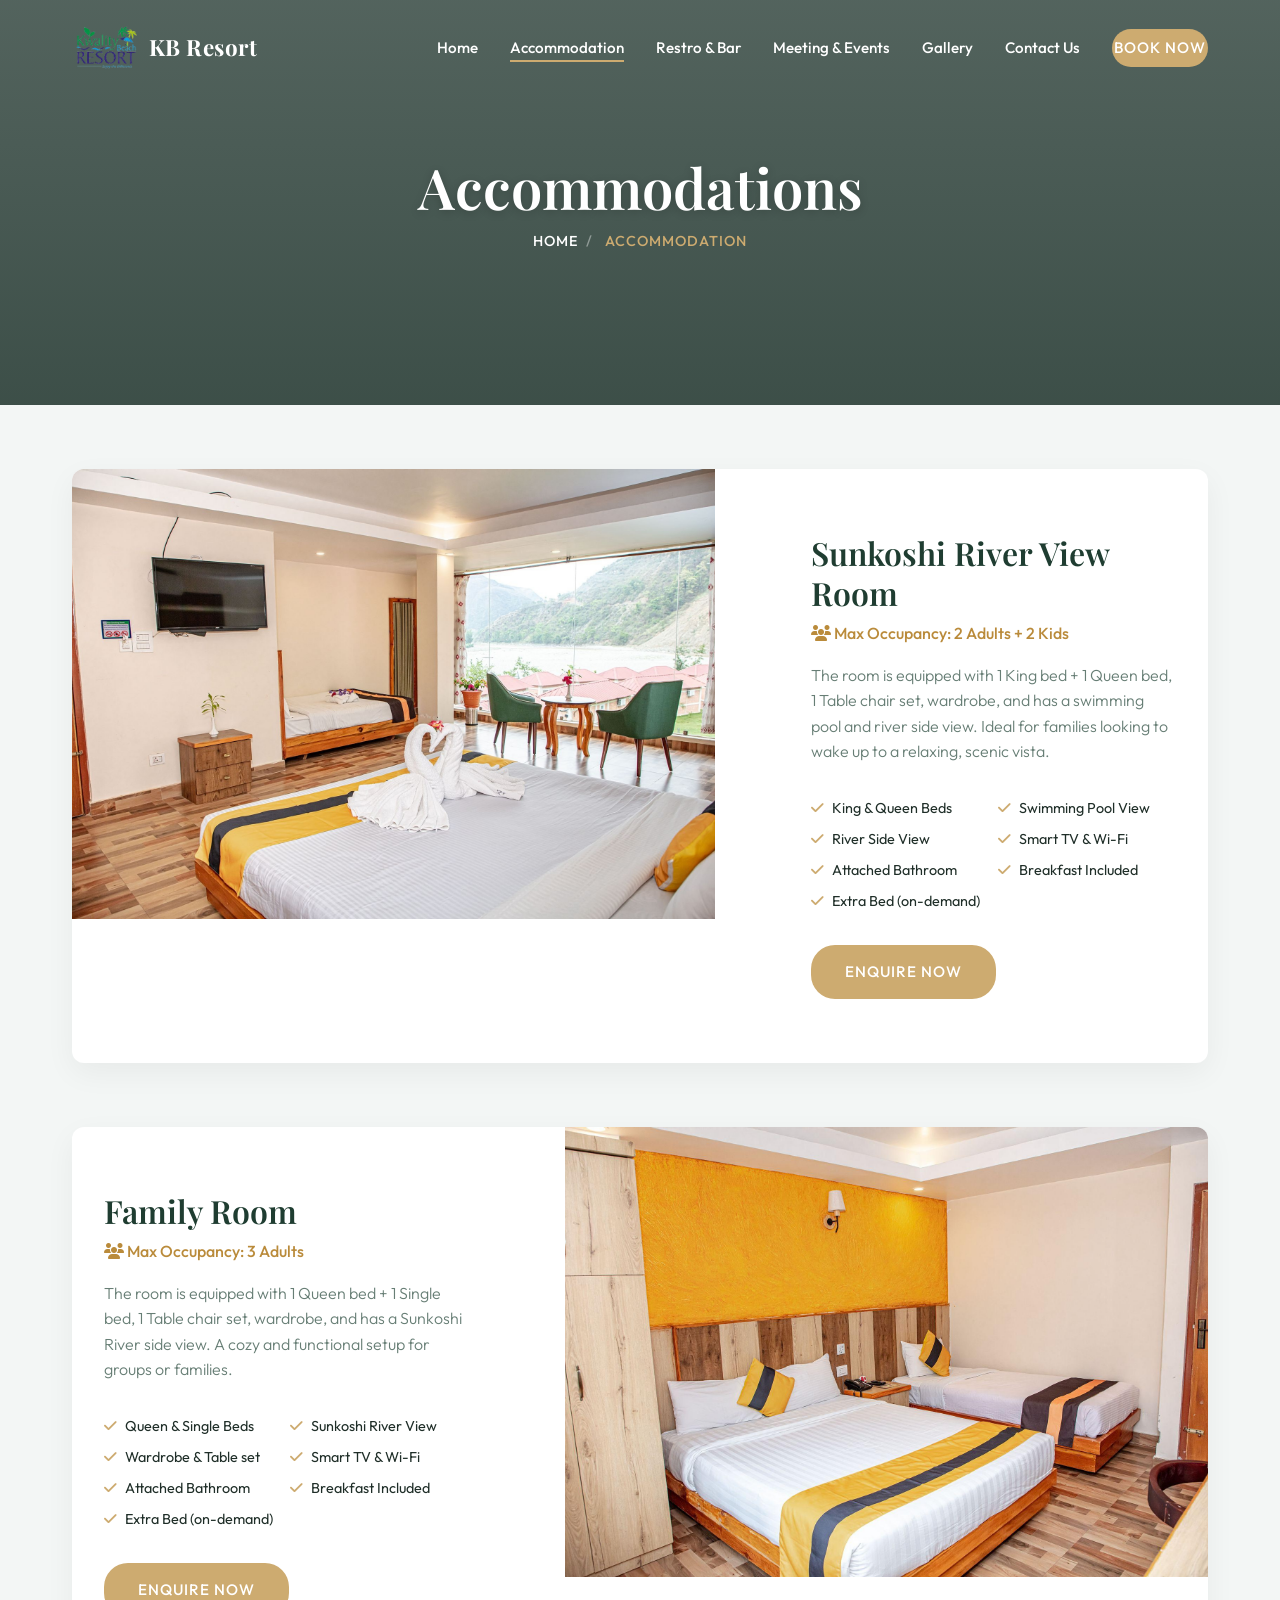
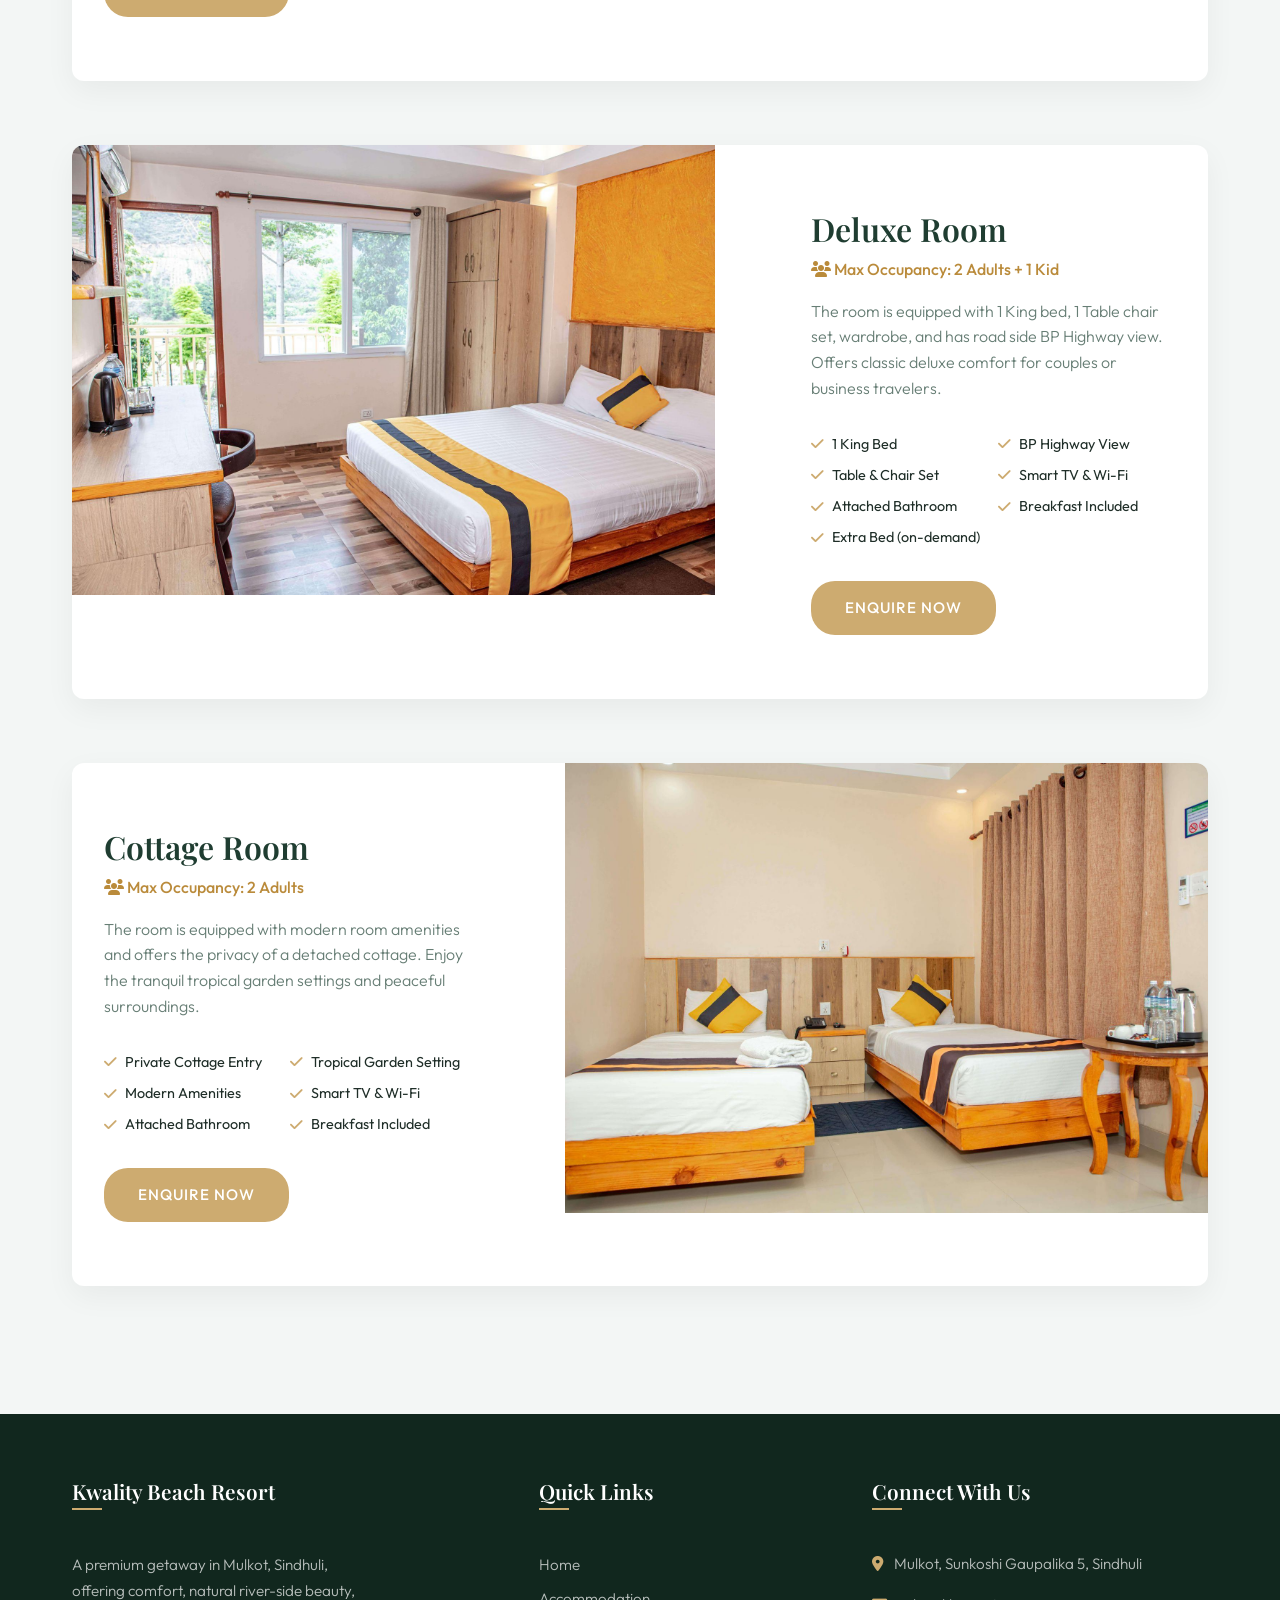
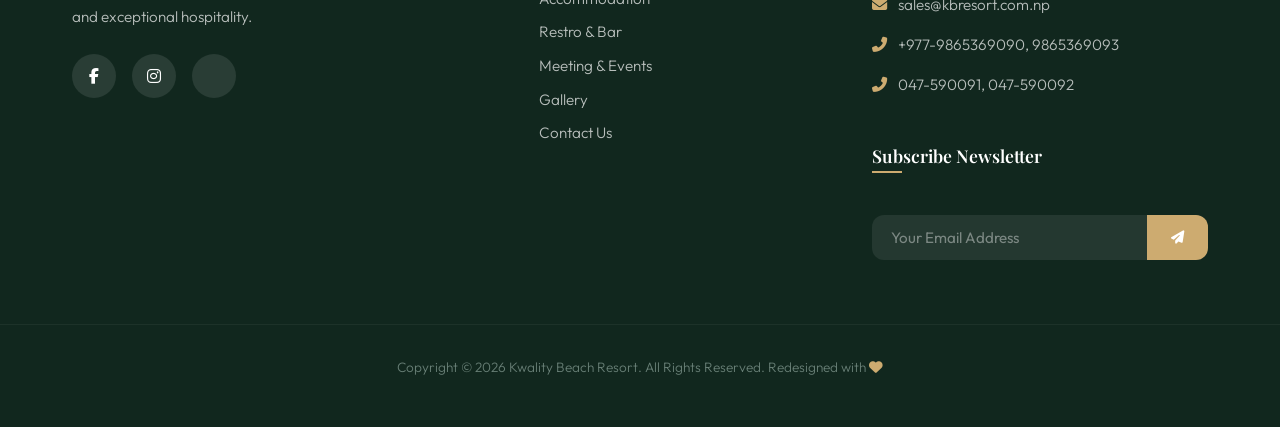
==== accommodation.html @ 8cc7cee8 "Redesign Kwality Beach Resort website - Modern premium look" ====
<!DOCTYPE html>
<html lang="en">
<head>
  <meta charset="UTF-8">
  <meta name="viewport" content="width=device-width, initial-scale=1.0">
  <meta name="description" content="Explore comfortable and luxurious accommodation options at Kwality Beach Resort in Mulkot, Sindhuli.">
  <title>Accommodation - Kwality Beach Resort</title>
  
  <!-- FontAwesome for icons -->
  <link rel="stylesheet" href="https://cdnjs.cloudflare.com/ajax/libs/font-awesome/6.4.0/css/all.min.css">
  
  <!-- Custom Stylesheet -->
  <link rel="stylesheet" href="css/style.css">
</head>
<body>

  <!-- Navigation Header -->
  <header>
    <div class="container nav-container">
      <a href="index.html" class="logo">
        <img src="images/Kwality Beach Resort.jpg" alt="Kwality Beach Resort Logo">
        <span class="logo-text">KB Resort</span>
      </a>
      <ul class="nav-links">
        <li><a href="index.html">Home</a></li>
        <li><a href="accommodation.html" class="active">Accommodation</a></li>
        <li><a href="dining.html">Restro & Bar</a></li>
        <li><a href="events.html">Meeting & Events</a></li>
        <li><a href="gallery.html">Gallery</a></li>
        <li><a href="contact.html">Contact Us</a></li>
        <li><a href="contact.html" class="btn btn-book">Book Now</a></li>
      </ul>
      <button class="mobile-menu-btn" aria-label="Toggle Menu">
        <i class="fas fa-bars"></i>
      </button>
    </div>
  </header>

  <!-- Page Header Banner -->
  <section class="page-header" style="background-image: url('images/gallery.webp');">
    <div class="page-header-content">
      <h1>Accommodations</h1>
      <div class="breadcrumb">
        <a href="index.html">Home</a> Accommodation
      </div>
    </div>
  </section>

  <!-- Rooms Listing Section -->
  <section class="section">
    <div class="container">
      
      <!-- Room 1: Sunkoshi River View Room -->
      <div class="room-row">
        <div class="room-gallery">
          <img src="images/5.jpg" alt="Sunkoshi River View Room">
        </div>
        <div class="room-details">
          <h2>Sunkoshi River View Room</h2>
          <span class="room-occupancy"><i class="fas fa-users"></i> Max Occupancy: 2 Adults + 2 Kids</span>
          <p class="room-desc">
            The room is equipped with 1 King bed + 1 Queen bed, 1 Table chair set, wardrobe, and has a swimming pool and river side view. Ideal for families looking to wake up to a relaxing, scenic vista.
          </p>
          <ul class="room-amenities-list">
            <li><i class="fas fa-check"></i> King & Queen Beds</li>
            <li><i class="fas fa-check"></i> Swimming Pool View</li>
            <li><i class="fas fa-check"></i> River Side View</li>
            <li><i class="fas fa-check"></i> Smart TV & Wi-Fi</li>
            <li><i class="fas fa-check"></i> Attached Bathroom</li>
            <li><i class="fas fa-check"></i> Breakfast Included</li>
            <li><i class="fas fa-check"></i> Extra Bed (on-demand)</li>
          </ul>
          <a href="contact.html" class="btn btn-primary" style="align-self: flex-start; margin-top: auto;">Enquire Now</a>
        </div>
      </div>

      <!-- Room 2: Family Room -->
      <div class="room-row">
        <div class="room-details">
          <h2>Family Room</h2>
          <span class="room-occupancy"><i class="fas fa-users"></i> Max Occupancy: 3 Adults</span>
          <p class="room-desc">
            The room is equipped with 1 Queen bed + 1 Single bed, 1 Table chair set, wardrobe, and has a Sunkoshi River side view. A cozy and functional setup for groups or families.
          </p>
          <ul class="room-amenities-list">
            <li><i class="fas fa-check"></i> Queen & Single Beds</li>
            <li><i class="fas fa-check"></i> Sunkoshi River View</li>
            <li><i class="fas fa-check"></i> Wardrobe & Table set</li>
            <li><i class="fas fa-check"></i> Smart TV & Wi-Fi</li>
            <li><i class="fas fa-check"></i> Attached Bathroom</li>
            <li><i class="fas fa-check"></i> Breakfast Included</li>
            <li><i class="fas fa-check"></i> Extra Bed (on-demand)</li>
          </ul>
          <a href="contact.html" class="btn btn-primary" style="align-self: flex-start; margin-top: auto;">Enquire Now</a>
        </div>
        <div class="room-gallery">
          <img src="images/Family Room.jpg" alt="Family Room">
        </div>
      </div>

      <!-- Room 3: Deluxe Room -->
      <div class="room-row">
        <div class="room-gallery">
          <img src="images/Deluxe Room-min (1)-min (1).jpg" alt="Deluxe Room">
        </div>
        <div class="room-details">
          <h2>Deluxe Room</h2>
          <span class="room-occupancy"><i class="fas fa-users"></i> Max Occupancy: 2 Adults + 1 Kid</span>
          <p class="room-desc">
            The room is equipped with 1 King bed, 1 Table chair set, wardrobe, and has road side BP Highway view. Offers classic deluxe comfort for couples or business travelers.
          </p>
          <ul class="room-amenities-list">
            <li><i class="fas fa-check"></i> 1 King Bed</li>
            <li><i class="fas fa-check"></i> BP Highway View</li>
            <li><i class="fas fa-check"></i> Table & Chair Set</li>
            <li><i class="fas fa-check"></i> Smart TV & Wi-Fi</li>
            <li><i class="fas fa-check"></i> Attached Bathroom</li>
            <li><i class="fas fa-check"></i> Breakfast Included</li>
            <li><i class="fas fa-check"></i> Extra Bed (on-demand)</li>
          </ul>
          <a href="contact.html" class="btn btn-primary" style="align-self: flex-start; margin-top: auto;">Enquire Now</a>
        </div>
      </div>

      <!-- Room 4: Cottage Room -->
      <div class="room-row">
        <div class="room-details">
          <h2>Cottage Room</h2>
          <span class="room-occupancy"><i class="fas fa-users"></i> Max Occupancy: 2 Adults</span>
          <p class="room-desc">
            The room is equipped with modern room amenities and offers the privacy of a detached cottage. Enjoy the tranquil tropical garden settings and peaceful surroundings.
          </p>
          <ul class="room-amenities-list">
            <li><i class="fas fa-check"></i> Private Cottage Entry</li>
            <li><i class="fas fa-check"></i> Tropical Garden Setting</li>
            <li><i class="fas fa-check"></i> Modern Amenities</li>
            <li><i class="fas fa-check"></i> Smart TV & Wi-Fi</li>
            <li><i class="fas fa-check"></i> Attached Bathroom</li>
            <li><i class="fas fa-check"></i> Breakfast Included</li>
          </ul>
          <a href="contact.html" class="btn btn-primary" style="align-self: flex-start; margin-top: auto;">Enquire Now</a>
        </div>
        <div class="room-gallery">
          <img src="images/Cottage room 2-min (1) (1).jpg" alt="Cottage Room">
        </div>
      </div>

    </div>
  </section>

  <!-- Footer -->
  <footer>
    <div class="container footer-grid">
      <!-- Col 1 -->
      <div class="footer-col">
        <h3>Kwality Beach Resort</h3>
        <p style="margin-top: 1rem; line-height: 1.7; max-width: 300px;">
          A premium getaway in Mulkot, Sindhuli, offering comfort, natural river-side beauty, and exceptional hospitality.
        </p>
        <div class="social-links" style="margin-top: 1.5rem;">
          <a href="#" class="social-icon" aria-label="Facebook"><i class="fab fa-facebook-f"></i></a>
          <a href="#" class="social-icon" aria-label="Instagram"><i class="fab fa-instagram"></i></a>
          <a href="#" class="social-icon" aria-label="TripAdvisor"><i class="fab fa-tripadvisor"></i></a>
        </div>
      </div>
      <!-- Col 2 -->
      <div class="footer-col">
        <h3>Quick Links</h3>
        <ul class="footer-links" style="margin-top: 1rem;">
          <li><a href="index.html">Home</a></li>
          <li><a href="accommodation.html">Accommodation</a></li>
          <li><a href="dining.html">Restro & Bar</a></li>
          <li><a href="events.html">Meeting & Events</a></li>
          <li><a href="gallery.html">Gallery</a></li>
          <li><a href="contact.html">Contact Us</a></li>
        </ul>
      </div>
      <!-- Col 3 -->
      <div class="footer-col">
        <h3>Connect With Us</h3>
        <p style="margin-top: 1rem;"><i class="fas fa-map-marker-alt" style="color: var(--color-accent); margin-right: 0.5rem;"></i> Mulkot, Sunkoshi Gaupalika 5, Sindhuli</p>
        <p><i class="fas fa-envelope" style="color: var(--color-accent); margin-right: 0.5rem;"></i> sales@kbresort.com.np</p>
        <p><i class="fas fa-phone-alt" style="color: var(--color-accent); margin-right: 0.5rem;"></i> +977-9865369090, 9865369093</p>
        <p><i class="fas fa-phone-alt" style="color: var(--color-accent); margin-right: 0.5rem;"></i> 047-590091, 047-590092</p>
        
        <h3 style="margin-top: 2rem; font-size: 1.1rem;">Subscribe Newsletter</h3>
        <form class="newsletter-form" action="#" onsubmit="alert('Thank you for subscribing!'); return false;">
          <input type="email" placeholder="Your Email Address" required aria-label="Email Address">
          <button class="newsletter-btn" type="submit" aria-label="Subscribe"><i class="fas fa-paper-plane"></i></button>
        </form>
      </div>
    </div>
    <div class="footer-bottom">
      <p>Copyright &copy; 2026 Kwality Beach Resort. All Rights Reserved. Redesigned with <i class="fas fa-heart" style="color: var(--color-accent);"></i></p>
    </div>
  </footer>

  <!-- Custom Scripts -->
  <script src="js/main.js"></script>
</body>
</html>
---- css/style.css ----
/* ==========================================================================
   KWALITY BEACH RESORT - DESIGN SYSTEM & GLOBAL STYLES
   ========================================================================== */

/* Google Fonts Import */
@import url('https://fonts.googleapis.com/css2?family=Outfit:wght@300;400;500;600;700&family=Playfair+Display:ital,wght@0,400;0,600;0,700;1,400&display=swap');

/* CSS Variables */
:root {
  /* Color Palette */
  --color-primary: hsl(156, 32%, 18%);      /* Deep Forest / Tropical Green */
  --color-primary-light: hsl(156, 25%, 26%);
  --color-primary-dark: hsl(156, 38%, 11%);
  
  --color-accent: hsl(38, 48%, 62%);        /* Warm Gold / Beach Sand */
  --color-accent-light: hsl(38, 55%, 72%);
  --color-accent-dark: hsl(38, 52%, 48%);
  
  --color-bg-light: hsl(156, 15%, 96%);     /* Soft Sage White */
  --color-bg-white: hsl(0, 0%, 100%);
  
  --color-text-dark: hsl(156, 20%, 15%);    /* Readability Dark */
  --color-text-muted: hsl(156, 10%, 45%);
  --color-text-light: hsl(0, 0%, 100%);

  /* Typography */
  --font-heading: 'Playfair Display', serif;
  --font-body: 'Outfit', sans-serif;

  /* Spacing */
  --spacing-xs: 0.5rem;
  --spacing-sm: 1rem;
  --spacing-md: 2rem;
  --spacing-lg: 4rem;
  --spacing-xl: 8rem;

  /* UI Styling */
  --border-radius-sm: 4px;
  --border-radius-md: 12px;
  --border-radius-lg: 24px;
  --transition-fast: 0.2s ease;
  --transition-normal: 0.3s ease;
  --transition-slow: 0.5s cubic-bezier(0.4, 0, 0.2, 1);
  --box-shadow: 0 10px 30px rgba(0, 0, 0, 0.05);
  --box-shadow-hover: 0 20px 40px rgba(0, 0, 0, 0.12);
  --container-width: 1200px;
}

/* Modern CSS Reset & Basics */
*, *::before, *::after {
  box-sizing: border-box;
  margin: 0;
  padding: 0;
}

html {
  scroll-behavior: smooth;
  font-size: 16px;
  -webkit-font-smoothing: antialiased;
}

body {
  font-family: var(--font-body);
  color: var(--color-text-dark);
  background-color: var(--color-bg-light);
  line-height: 1.6;
  overflow-x: hidden;
}

/* Typography & Headings */
h1, h2, h3, h4, h5, h6 {
  font-family: var(--font-heading);
  font-weight: 600;
  line-height: 1.25;
  color: var(--color-primary);
}

h1 {
  font-size: 3rem;
  margin-bottom: var(--spacing-sm);
}

h2 {
  font-size: 2.25rem;
  margin-bottom: var(--spacing-sm);
  position: relative;
  display: inline-block;
}

h2::after {
  content: '';
  position: absolute;
  left: 0;
  bottom: -8px;
  width: 60px;
  height: 3px;
  background-color: var(--color-accent);
  border-radius: var(--border-radius-sm);
}

.center-title {
  text-align: center;
  display: block;
}

.center-title::after {
  left: 50%;
  transform: translateX(-50%);
}

h3 {
  font-size: 1.5rem;
  margin-bottom: var(--spacing-xs);
}

p {
  margin-bottom: var(--spacing-sm);
  font-weight: 300;
  color: var(--color-text-muted);
}

a {
  color: inherit;
  text-decoration: none;
  transition: var(--transition-fast);
}

img {
  max-width: 100%;
  height: auto;
  display: block;
}

/* Layout Utilities */
.container {
  max-width: var(--container-width);
  margin: 0 auto;
  padding: 0 var(--spacing-md);
  width: 100%;
}

.section {
  padding: var(--spacing-lg) 0;
}

.section-dark {
  background-color: var(--color-primary);
  color: var(--color-text-light);
}

.section-dark h2 {
  color: var(--color-text-light);
}

.section-dark p {
  color: hsl(156, 15%, 75%);
}

.grid-2 {
  display: grid;
  grid-template-columns: repeat(2, 1fr);
  gap: var(--spacing-md);
  align-items: center;
}

.grid-3 {
  display: grid;
  grid-template-columns: repeat(3, 1fr);
  gap: var(--spacing-md);
}

.grid-4 {
  display: grid;
  grid-template-columns: repeat(4, 1fr);
  gap: var(--spacing-md);
}

/* Flex Utilities */
.flex-between {
  display: flex;
  justify-content: space-between;
  align-items: center;
}

.flex-center {
  display: flex;
  justify-content: center;
  align-items: center;
}

/* Buttons */
.btn {
  display: inline-flex;
  align-items: center;
  justify-content: center;
  padding: 0.8rem 2rem;
  font-family: var(--font-body);
  font-size: 0.95rem;
  font-weight: 500;
  border-radius: var(--border-radius-lg);
  border: 2px solid transparent;
  cursor: pointer;
  transition: var(--transition-normal);
  text-transform: uppercase;
  letter-spacing: 1px;
}

.btn-primary {
  background-color: var(--color-accent);
  color: var(--color-text-light);
}

.btn-primary:hover {
  background-color: var(--color-accent-dark);
  transform: translateY(-2px);
  box-shadow: 0 5px 15px rgba(210, 168, 93, 0.4);
}

.btn-secondary {
  background-color: transparent;
  border-color: var(--color-accent);
  color: var(--color-accent);
}

.btn-secondary:hover {
  background-color: var(--color-accent);
  color: var(--color-text-light);
  transform: translateY(-2px);
}

.btn-dark {
  background-color: var(--color-primary);
  color: var(--color-text-light);
}

.btn-dark:hover {
  background-color: var(--color-primary-light);
  transform: translateY(-2px);
}

.btn-light {
  background-color: var(--color-bg-white);
  color: var(--color-primary);
}

.btn-light:hover {
  background-color: var(--color-bg-light);
  transform: translateY(-2px);
}

/* Header & Navigation */
header {
  position: fixed;
  top: 0;
  left: 0;
  width: 100%;
  z-index: 1000;
  transition: var(--transition-normal);
  padding: 1.5rem 0;
}

header.scrolled {
  background: rgba(255, 255, 255, 0.85);
  backdrop-filter: blur(12px);
  -webkit-backdrop-filter: blur(12px);
  padding: 0.8rem 0;
  box-shadow: 0 4px 30px rgba(0, 0, 0, 0.03);
  border-bottom: 1px solid rgba(255, 255, 255, 0.4);
}

header.scrolled .logo-text, header.scrolled .nav-links a {
  color: var(--color-primary);
}

header.scrolled .btn-book {
  background-color: var(--color-primary);
  color: var(--color-text-light);
}

header.scrolled .btn-book:hover {
  background-color: var(--color-accent);
  color: var(--color-text-light);
}

.nav-container {
  display: flex;
  justify-content: space-between;
  align-items: center;
}

.logo {
  display: flex;
  align-items: center;
  gap: 0.5rem;
}

.logo img {
  height: 48px;
  width: auto;
  transition: var(--transition-normal);
}

header.scrolled .logo img {
  height: 40px;
}

.logo-text {
  font-family: var(--font-heading);
  font-size: 1.4rem;
  font-weight: 700;
  color: var(--color-text-light);
  letter-spacing: 0.5px;
  transition: var(--transition-normal);
}

.nav-links {
  display: flex;
  list-style: none;
  gap: 2rem;
  align-items: center;
}

.nav-links a {
  color: var(--color-text-light);
  font-size: 0.95rem;
  font-weight: 500;
  position: relative;
  padding: 0.3rem 0;
}

.nav-links a::after {
  content: '';
  position: absolute;
  bottom: 0;
  left: 0;
  width: 0;
  height: 2px;
  background-color: var(--color-accent);
  transition: var(--transition-normal);
}

.nav-links a:hover::after, .nav-links a.active::after {
  width: 100%;
}

.btn-book {
  background-color: var(--color-accent);
  color: var(--color-text-light);
  padding: 0.6rem 1.5rem;
  font-size: 0.85rem;
  border-radius: var(--border-radius-lg);
  font-weight: 600;
  transition: var(--transition-normal);
}

.btn-book:hover {
  background-color: var(--color-accent-dark);
  transform: translateY(-2px);
}

/* Mobile Menu Toggle */
.mobile-menu-btn {
  display: none;
  background: none;
  border: none;
  font-size: 1.5rem;
  color: var(--color-text-light);
  cursor: pointer;
  z-index: 1001;
}

header.scrolled .mobile-menu-btn {
  color: var(--color-primary);
}

/* Hero Section (Fading Carousel) */
.hero {
  position: relative;
  height: 100vh;
  width: 100%;
  display: flex;
  align-items: center;
  justify-content: center;
  text-align: center;
  overflow: hidden;
  color: var(--color-text-light);
}

.hero-slider {
  position: absolute;
  top: 0;
  left: 0;
  width: 100%;
  height: 100%;
  z-index: 1;
}

.hero-slide {
  position: absolute;
  top: 0;
  left: 0;
  width: 100%;
  height: 100%;
  background-size: cover;
  background-position: center;
  opacity: 0;
  transition: opacity 1.5s ease-in-out;
  z-index: 1;
}

.hero-slide.active {
  opacity: 1;
}

.hero::before {
  content: '';
  position: absolute;
  top: 0;
  left: 0;
  width: 100%;
  height: 100%;
  background: linear-gradient(
    to bottom,
    rgba(15, 37, 29, 0.6) 0%,
    rgba(15, 37, 29, 0.4) 50%,
    rgba(15, 37, 29, 0.75) 100%
  );
  z-index: 2;
}

.hero-content {
  position: relative;
  z-index: 3;
  max-width: 800px;
  padding: 0 var(--spacing-md);
  transform: translateY(20px);
  animation: slideUpFade 1s forwards cubic-bezier(0.4, 0, 0.2, 1);
}

.hero-content h1 {
  color: var(--color-text-light);
  font-size: 4rem;
  margin-bottom: var(--spacing-md);
  text-shadow: 0 4px 10px rgba(0, 0, 0, 0.3);
}

.hero-content p {
  color: rgba(255, 255, 255, 0.9);
  font-size: 1.25rem;
  font-weight: 300;
  margin-bottom: var(--spacing-md);
  text-shadow: 0 2px 5px rgba(0, 0, 0, 0.3);
}

/* Page Header (Subpages) */
.page-header {
  position: relative;
  height: 45vh;
  min-height: 300px;
  background-size: cover;
  background-position: center;
  display: flex;
  align-items: center;
  justify-content: center;
  text-align: center;
  color: var(--color-text-light);
}

.page-header::before {
  content: '';
  position: absolute;
  top: 0;
  left: 0;
  width: 100%;
  height: 100%;
  background: linear-gradient(
    to bottom,
    rgba(15, 37, 29, 0.7) 0%,
    rgba(15, 37, 29, 0.8) 100%
  );
}

.page-header-content {
  position: relative;
  z-index: 2;
}

.page-header-content h1 {
  color: var(--color-text-light);
  font-size: 3.5rem;
  margin-bottom: 0.5rem;
  text-shadow: 0 2px 10px rgba(0, 0, 0, 0.2);
}

.breadcrumb {
  font-size: 0.9rem;
  font-weight: 500;
  letter-spacing: 1px;
  text-transform: uppercase;
  color: var(--color-accent);
}

.breadcrumb a {
  color: var(--color-text-light);
  margin-right: 0.5rem;
}

.breadcrumb a::after {
  content: '/';
  margin-left: 0.5rem;
  color: rgba(255, 255, 255, 0.4);
}

/* About Section */
.about-img {
  position: relative;
  border-radius: var(--border-radius-md);
  overflow: hidden;
  box-shadow: var(--box-shadow);
}

.about-img img {
  width: 100%;
  height: 450px;
  object-fit: cover;
  transition: var(--transition-slow);
}

.about-img:hover img {
  transform: scale(1.05);
}

.about-badge {
  position: absolute;
  bottom: var(--spacing-md);
  right: var(--spacing-md);
  background-color: var(--color-accent);
  color: var(--color-text-light);
  padding: 1.5rem;
  border-radius: var(--border-radius-md);
  text-align: center;
  box-shadow: 0 10px 20px rgba(0,0,0,0.1);
}

.about-badge span {
  display: block;
  font-family: var(--font-heading);
  font-size: 2rem;
  font-weight: 700;
  line-height: 1;
}

/* Attractions Grid */
.attraction-card {
  background-color: var(--color-bg-white);
  border-radius: var(--border-radius-md);
  overflow: hidden;
  box-shadow: var(--box-shadow);
  transition: var(--transition-slow);
  display: flex;
  flex-direction: column;
}

.attraction-card:hover {
  transform: translateY(-10px);
  box-shadow: var(--box-shadow-hover);
}

.attraction-img {
  height: 250px;
  overflow: hidden;
  position: relative;
}

.attraction-img img {
  width: 100%;
  height: 100%;
  object-fit: cover;
  transition: var(--transition-slow);
}

.attraction-card:hover .attraction-img img {
  transform: scale(1.1);
}

.attraction-info {
  padding: var(--spacing-md);
  flex-grow: 1;
  display: flex;
  flex-direction: column;
}

.attraction-info h3 {
  color: var(--color-primary);
  margin-bottom: var(--spacing-sm);
  font-size: 1.4rem;
}

.attraction-info p {
  margin-bottom: var(--spacing-md);
  flex-grow: 1;
}

/* Amenities Highlight */
.amenities-highlight {
  background-color: var(--color-primary);
  border-radius: var(--border-radius-md);
  padding: var(--spacing-lg) var(--spacing-md);
  color: var(--color-text-light);
  position: relative;
  overflow: hidden;
}

.amenities-highlight::before {
  content: '';
  position: absolute;
  top: -50%;
  right: -20%;
  width: 500px;
  height: 500px;
  background-color: rgba(210, 168, 93, 0.05);
  border-radius: 50%;
  pointer-events: none;
}

.amenities-highlight-content {
  max-width: 600px;
  margin: 0 auto;
  text-align: center;
}

.amenities-highlight-content h2 {
  color: var(--color-text-light);
}

.amenities-highlight-content p {
  color: rgba(255, 255, 255, 0.85);
  margin-bottom: var(--spacing-md);
}

/* Rooms Styles (Subpage) */
.room-row {
  display: grid;
  grid-template-columns: 1.2fr 0.8fr;
  gap: var(--spacing-lg);
  margin-bottom: var(--spacing-lg);
  background: var(--color-bg-white);
  border-radius: var(--border-radius-md);
  overflow: hidden;
  box-shadow: var(--box-shadow);
  transition: var(--transition-slow);
}

.room-row:nth-child(even) {
  grid-template-columns: 0.8fr 1.2fr;
}

.room-row:nth-child(even) .room-gallery {
  order: 2;
}

.room-row:hover {
  box-shadow: var(--box-shadow-hover);
}

.room-gallery {
  position: relative;
  height: 450px;
  overflow: hidden;
}

.room-gallery img {
  width: 100%;
  height: 100%;
  object-fit: cover;
  transition: var(--transition-slow);
}

.room-row:hover .room-gallery img {
  transform: scale(1.03);
}

.room-details {
  padding: var(--spacing-lg) var(--spacing-md);
  display: flex;
  flex-direction: column;
  justify-content: center;
}

.room-details h2 {
  font-size: 2rem;
  margin-bottom: 0.5rem;
}

.room-details h2::after {
  display: none;
}

.room-occupancy {
  font-weight: 500;
  color: var(--color-accent-dark);
  margin-bottom: var(--spacing-sm);
  display: block;
}

.room-desc {
  margin-bottom: var(--spacing-md);
}

.room-amenities-list {
  display: grid;
  grid-template-columns: repeat(2, 1fr);
  gap: var(--spacing-xs);
  list-style: none;
  margin-bottom: var(--spacing-md);
}

.room-amenities-list li {
  font-size: 0.9rem;
  color: var(--color-text-dark);
  display: flex;
  align-items: center;
  gap: 0.5rem;
}

.room-amenities-list li i {
  color: var(--color-accent);
}

/* Dining Subpage */
.dining-menu-title {
  text-align: center;
  margin-bottom: var(--spacing-md);
}

.dining-grid {
  display: grid;
  grid-template-columns: repeat(3, 1fr);
  gap: var(--spacing-md);
}

.dining-card {
  background: var(--color-bg-white);
  border-radius: var(--border-radius-md);
  overflow: hidden;
  box-shadow: var(--box-shadow);
  transition: var(--transition-slow);
}

.dining-card:hover {
  transform: translateY(-5px);
  box-shadow: var(--box-shadow-hover);
}

.dining-card-img {
  height: 260px;
  overflow: hidden;
}

.dining-card-img img {
  width: 100%;
  height: 100%;
  object-fit: cover;
  transition: var(--transition-slow);
}

.dining-card:hover .dining-card-img img {
  transform: scale(1.08);
}

.dining-card-body {
  padding: var(--spacing-md);
  text-align: center;
}

.dining-card-body h3 {
  color: var(--color-primary);
  margin-bottom: 0.5rem;
}

.dining-amenities-cloud {
  display: flex;
  flex-wrap: wrap;
  justify-content: center;
  gap: 0.75rem;
  margin-top: var(--spacing-md);
}

.dining-badge {
  background-color: var(--color-bg-white);
  color: var(--color-primary);
  border: 1px solid rgba(15, 37, 29, 0.1);
  padding: 0.6rem 1.2rem;
  border-radius: var(--border-radius-lg);
  font-size: 0.9rem;
  font-weight: 500;
  box-shadow: 0 4px 6px rgba(0,0,0,0.02);
  transition: var(--transition-fast);
}

.dining-badge:hover {
  background-color: var(--color-primary);
  color: var(--color-text-light);
  border-color: var(--color-primary);
}

/* Events and Meeting Halls */
.event-hall-card {
  background: var(--color-bg-white);
  border-radius: var(--border-radius-md);
  overflow: hidden;
  box-shadow: var(--box-shadow);
  display: grid;
  grid-template-columns: 1.1fr 0.9fr;
  margin-bottom: var(--spacing-lg);
  transition: var(--transition-slow);
}

.event-hall-card:hover {
  box-shadow: var(--box-shadow-hover);
}

.event-hall-img {
  height: 480px;
  overflow: hidden;
}

.event-hall-img img {
  width: 100%;
  height: 100%;
  object-fit: cover;
  transition: var(--transition-slow);
}

.event-hall-card:hover .event-hall-img img {
  transform: scale(1.03);
}

.event-hall-info {
  padding: var(--spacing-lg) var(--spacing-md);
  display: flex;
  flex-direction: column;
  justify-content: center;
}

.event-hall-info h2 {
  font-size: 2.2rem;
  margin-bottom: var(--spacing-sm);
}

.event-hall-info h2::after {
  display: none;
}

.event-hall-specs {
  display: grid;
  grid-template-columns: repeat(2, 1fr);
  gap: var(--spacing-md);
  margin: var(--spacing-md) 0;
  border-top: 1px solid rgba(0,0,0,0.05);
  border-bottom: 1px solid rgba(0,0,0,0.05);
  padding: var(--spacing-sm) 0;
}

.spec-item {
  display: flex;
  flex-direction: column;
}

.spec-label {
  font-size: 0.8rem;
  font-weight: 600;
  color: var(--color-text-muted);
  text-transform: uppercase;
  letter-spacing: 0.5px;
  margin-bottom: 0.25rem;
}

.spec-val {
  font-size: 1.2rem;
  font-weight: 700;
  color: var(--color-primary);
}

/* Event stats bar */
.stats-bar {
  background-color: var(--color-accent);
  color: var(--color-text-light);
  border-radius: var(--border-radius-md);
  padding: var(--spacing-md) var(--spacing-lg);
  display: flex;
  justify-content: space-between;
  align-items: center;
  box-shadow: var(--box-shadow);
}

.stats-text h3 {
  color: var(--color-text-light);
  font-size: 1.8rem;
  margin-bottom: 0.25rem;
  font-weight: 700;
}

.stats-text p {
  color: rgba(255, 255, 255, 0.9);
  margin-bottom: 0;
  font-size: 1.1rem;
}

/* Gallery Section */
.gallery-filter-tabs {
  display: flex;
  justify-content: center;
  list-style: none;
  gap: 1rem;
  margin-bottom: var(--spacing-md);
}

.filter-tab {
  padding: 0.6rem 1.5rem;
  border-radius: var(--border-radius-lg);
  font-size: 0.9rem;
  font-weight: 500;
  cursor: pointer;
  background-color: var(--color-bg-white);
  border: 1px solid rgba(0, 0, 0, 0.05);
  transition: var(--transition-fast);
}

.filter-tab.active, .filter-tab:hover {
  background-color: var(--color-primary);
  color: var(--color-text-light);
  border-color: var(--color-primary);
}

.gallery-grid {
  display: grid;
  grid-template-columns: repeat(3, 1fr);
  gap: var(--spacing-sm);
}

.gallery-item {
  position: relative;
  height: 280px;
  border-radius: var(--border-radius-md);
  overflow: hidden;
  box-shadow: var(--box-shadow);
  cursor: pointer;
}

.gallery-item img {
  width: 100%;
  height: 100%;
  object-fit: cover;
  transition: var(--transition-slow);
}

.gallery-item::before {
  content: '';
  position: absolute;
  top: 0;
  left: 0;
  width: 100%;
  height: 100%;
  background: rgba(15, 37, 29, 0.5);
  opacity: 0;
  transition: var(--transition-normal);
  z-index: 2;
}

.gallery-item-overlay {
  position: absolute;
  top: 50%;
  left: 50%;
  transform: translate(-50%, -50%) scale(0.9);
  color: var(--color-text-light);
  font-size: 1.8rem;
  opacity: 0;
  transition: var(--transition-normal);
  z-index: 3;
}

.gallery-item:hover img {
  transform: scale(1.08);
}

.gallery-item:hover::before {
  opacity: 1;
}

.gallery-item:hover .gallery-item-overlay {
  opacity: 1;
  transform: translate(-50%, -50%) scale(1);
}

/* Lightbox Modal */
.lightbox {
  position: fixed;
  top: 0;
  left: 0;
  width: 100%;
  height: 100%;
  background-color: rgba(15, 37, 29, 0.95);
  z-index: 2000;
  display: flex;
  align-items: center;
  justify-content: center;
  opacity: 0;
  pointer-events: none;
  transition: opacity 0.35s ease;
}

.lightbox.active {
  opacity: 1;
  pointer-events: all;
}

.lightbox-content {
  position: relative;
  max-width: 85%;
  max-height: 80%;
}

.lightbox-content img {
  border-radius: var(--border-radius-sm);
  box-shadow: 0 10px 40px rgba(0,0,0,0.5);
  max-height: 80vh;
}

.lightbox-close {
  position: absolute;
  top: -40px;
  right: 0;
  background: none;
  border: none;
  color: var(--color-text-light);
  font-size: 1.8rem;
  cursor: pointer;
  transition: var(--transition-fast);
}

.lightbox-close:hover {
  color: var(--color-accent);
}

.lightbox-prev, .lightbox-next {
  position: absolute;
  top: 50%;
  transform: translateY(-50%);
  background: none;
  border: none;
  color: var(--color-text-light);
  font-size: 2.5rem;
  cursor: pointer;
  transition: var(--transition-fast);
  padding: 1rem;
}

.lightbox-prev { left: -80px; }
.lightbox-next { right: -80px; }

.lightbox-prev:hover, .lightbox-next:hover {
  color: var(--color-accent);
}

/* Contact Us Layout */
.contact-grid {
  display: grid;
  grid-template-columns: 0.9fr 1.1fr;
  gap: var(--spacing-lg);
  align-items: stretch;
}

.contact-info-panel {
  background-color: var(--color-primary);
  color: var(--color-text-light);
  padding: var(--spacing-lg) var(--spacing-md);
  border-radius: var(--border-radius-md);
  box-shadow: var(--box-shadow);
  display: flex;
  flex-direction: column;
}

.contact-info-panel h2 {
  color: var(--color-text-light);
}

.contact-details {
  list-style: none;
  margin: var(--spacing-md) 0;
}

.contact-details li {
  display: flex;
  align-items: flex-start;
  gap: var(--spacing-sm);
  margin-bottom: var(--spacing-md);
  font-size: 1.05rem;
}

.contact-details li i {
  color: var(--color-accent);
  font-size: 1.2rem;
  margin-top: 4px;
}

.contact-details li span {
  font-weight: 300;
}

.social-links {
  display: flex;
  gap: 1rem;
  margin-top: auto;
}

.social-icon {
  width: 44px;
  height: 44px;
  border-radius: 50%;
  background-color: rgba(255, 255, 255, 0.1);
  display: flex;
  align-items: center;
  justify-content: center;
  transition: var(--transition-normal);
  color: var(--color-text-light);
}

.social-icon:hover {
  background-color: var(--color-accent);
  color: var(--color-text-light);
  transform: translateY(-3px);
}

/* Glassmorphism Booking / Contact Form */
.contact-form-panel {
  background: var(--color-bg-white);
  border-radius: var(--border-radius-md);
  padding: var(--spacing-lg) var(--spacing-md);
  box-shadow: var(--box-shadow);
}

.form-group {
  margin-bottom: var(--spacing-sm);
}

.form-row {
  display: grid;
  grid-template-columns: repeat(2, 1fr);
  gap: var(--spacing-sm);
}

label {
  display: block;
  font-size: 0.85rem;
  font-weight: 600;
  margin-bottom: 0.25rem;
  color: var(--color-primary);
  text-transform: uppercase;
  letter-spacing: 0.5px;
}

input, textarea, select {
  width: 100%;
  padding: 0.9rem 1.2rem;
  font-family: var(--font-body);
  font-size: 0.95rem;
  border: 1px solid rgba(15, 37, 29, 0.1);
  border-radius: var(--border-radius-md);
  background-color: var(--color-bg-light);
  color: var(--color-text-dark);
  transition: var(--transition-fast);
}

input:focus, textarea:focus, select:focus {
  outline: none;
  border-color: var(--color-accent);
  background-color: var(--color-bg-white);
  box-shadow: 0 0 0 3px rgba(210, 168, 93, 0.15);
}

textarea {
  resize: vertical;
  height: 120px;
}

.form-submit-btn {
  width: 100%;
  padding: 1rem;
  font-size: 1rem;
  font-weight: 600;
  border-radius: var(--border-radius-md);
  background-color: var(--color-primary);
  color: var(--color-text-light);
  cursor: pointer;
  border: none;
  transition: var(--transition-normal);
  text-transform: uppercase;
  letter-spacing: 1px;
}

.form-submit-btn:hover {
  background-color: var(--color-accent);
  transform: translateY(-2px);
  box-shadow: var(--box-shadow);
}

/* Map Section */
.map-section {
  border-radius: var(--border-radius-md);
  overflow: hidden;
  box-shadow: var(--box-shadow);
  height: 400px;
}

.map-section iframe {
  width: 100%;
  height: 100%;
  border: 0;
}

/* Footer styling */
footer {
  background-color: var(--color-primary-dark);
  color: var(--color-text-light);
  padding: var(--spacing-lg) 0 var(--spacing-md) 0;
  font-weight: 300;
}

.footer-grid {
  display: grid;
  grid-template-columns: 1.2fr 0.8fr 1fr;
  gap: var(--spacing-lg);
  margin-bottom: var(--spacing-lg);
}

.footer-col h3 {
  color: var(--color-text-light);
  margin-bottom: var(--spacing-md);
  font-size: 1.3rem;
  position: relative;
  display: inline-block;
}

.footer-col h3::after {
  content: '';
  position: absolute;
  bottom: -6px;
  left: 0;
  width: 30px;
  height: 2px;
  background-color: var(--color-accent);
}

.footer-col p {
  color: rgba(255, 255, 255, 0.7);
  font-size: 0.95rem;
  margin-bottom: var(--spacing-sm);
}

.footer-links {
  list-style: none;
}

.footer-links li {
  margin-bottom: var(--spacing-xs);
}

.footer-links a {
  color: rgba(255, 255, 255, 0.7);
  font-size: 0.95rem;
  transition: var(--transition-fast);
}

.footer-links a:hover {
  color: var(--color-accent);
  padding-left: 5px;
}

.newsletter-form {
  display: flex;
  margin-top: var(--spacing-sm);
}

.newsletter-form input {
  border-radius: var(--border-radius-md) 0 0 var(--border-radius-md);
  border: none;
  background-color: rgba(255, 255, 255, 0.08);
  color: var(--color-text-light);
  padding: 0.8rem 1.2rem;
}

.newsletter-form input::placeholder {
  color: rgba(255, 255, 255, 0.4);
}

.newsletter-form input:focus {
  background-color: rgba(255, 255, 255, 0.15);
  box-shadow: none;
}

.newsletter-btn {
  background-color: var(--color-accent);
  color: var(--color-text-light);
  border: none;
  border-radius: 0 var(--border-radius-md) var(--border-radius-md) 0;
  padding: 0 1.5rem;
  cursor: pointer;
  transition: var(--transition-normal);
}

.newsletter-btn:hover {
  background-color: var(--color-accent-dark);
}

.footer-bottom {
  border-top: 1px solid rgba(255, 255, 255, 0.05);
  padding-top: var(--spacing-md);
  text-align: center;
  font-size: 0.85rem;
  color: rgba(255, 255, 255, 0.5);
}

.footer-bottom a {
  color: var(--color-accent);
}

/* Animations */
@keyframes slideUpFade {
  from {
    opacity: 0;
    transform: translateY(30px);
  }
  to {
    opacity: 1;
    transform: translateY(0);
  }
}

/* ==========================================================================
   RESPONSIVE MEDIA QUERIES
   ========================================================================== */

@media (max-width: 1024px) {
  h1 { font-size: 2.5rem; }
  h2 { font-size: 1.8rem; }
  .grid-3 { grid-template-columns: repeat(2, 1fr); }
  .grid-4 { grid-template-columns: repeat(2, 1fr); }
  .dining-grid { grid-template-columns: repeat(2, 1fr); }
  .gallery-grid { grid-template-columns: repeat(2, 1fr); }
  
  .room-row, .room-row:nth-child(even) {
    grid-template-columns: 1fr;
  }
  .room-row:nth-child(even) .room-gallery {
    order: 0;
  }
  .room-gallery { height: 350px; }
  
  .event-hall-card {
    grid-template-columns: 1fr;
  }
  .event-hall-img { height: 350px; }
  
  .contact-grid {
    grid-template-columns: 1fr;
  }
}

@media (max-width: 768px) {
  header {
    padding: 1rem 0;
  }
  
  .mobile-menu-btn {
    display: block;
  }
  
  .nav-links {
    position: fixed;
    top: 0;
    right: -100%;
    width: 280px;
    height: 100vh;
    background-color: var(--color-primary-dark);
    flex-direction: column;
    justify-content: center;
    gap: 2rem;
    transition: var(--transition-slow);
    box-shadow: -10px 0 30px rgba(0,0,0,0.15);
    z-index: 999;
  }
  
  .nav-links.active {
    right: 0;
  }
  
  .nav-links a {
    color: var(--color-text-light);
    font-size: 1.2rem;
  }
  
  .btn-book {
    margin-top: 1rem;
    width: 80%;
    text-align: center;
  }
  
  .grid-2 {
    grid-template-columns: 1fr;
  }
  
  .hero-content h1 {
    font-size: 2.5rem;
  }
  
  .page-header h1 {
    font-size: 2.2rem;
  }
  
  .footer-grid {
    grid-template-columns: 1fr;
    gap: var(--spacing-md);
  }
  
  .stats-bar {
    flex-direction: column;
    text-align: center;
    gap: var(--spacing-sm);
  }
  
  .form-row {
    grid-template-columns: 1fr;
    gap: 0;
  }
}

@media (max-width: 480px) {
  html { font-size: 14px; }
  .grid-3, .grid-4, .dining-grid, .gallery-grid { grid-template-columns: 1fr; }
  .hero-content h1 { font-size: 2rem; }
  .page-header h1 { font-size: 1.8rem; }
}
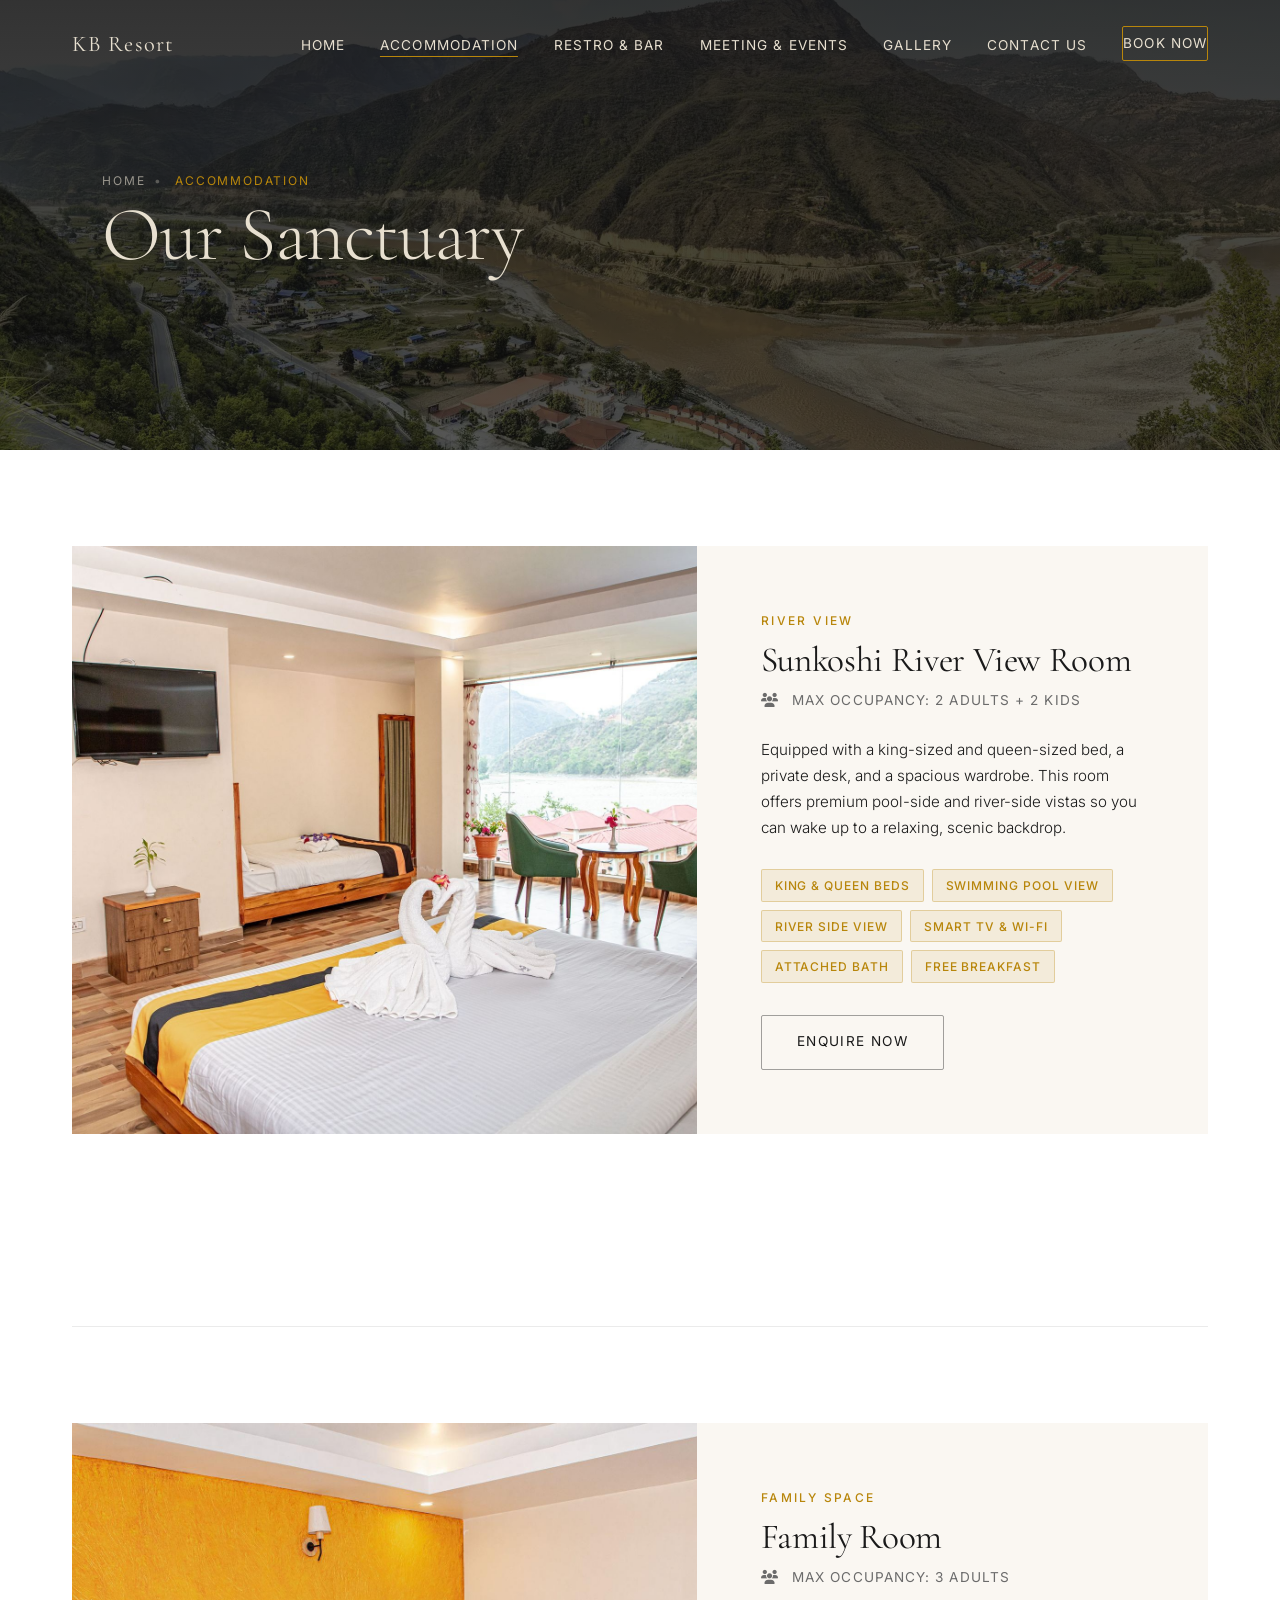
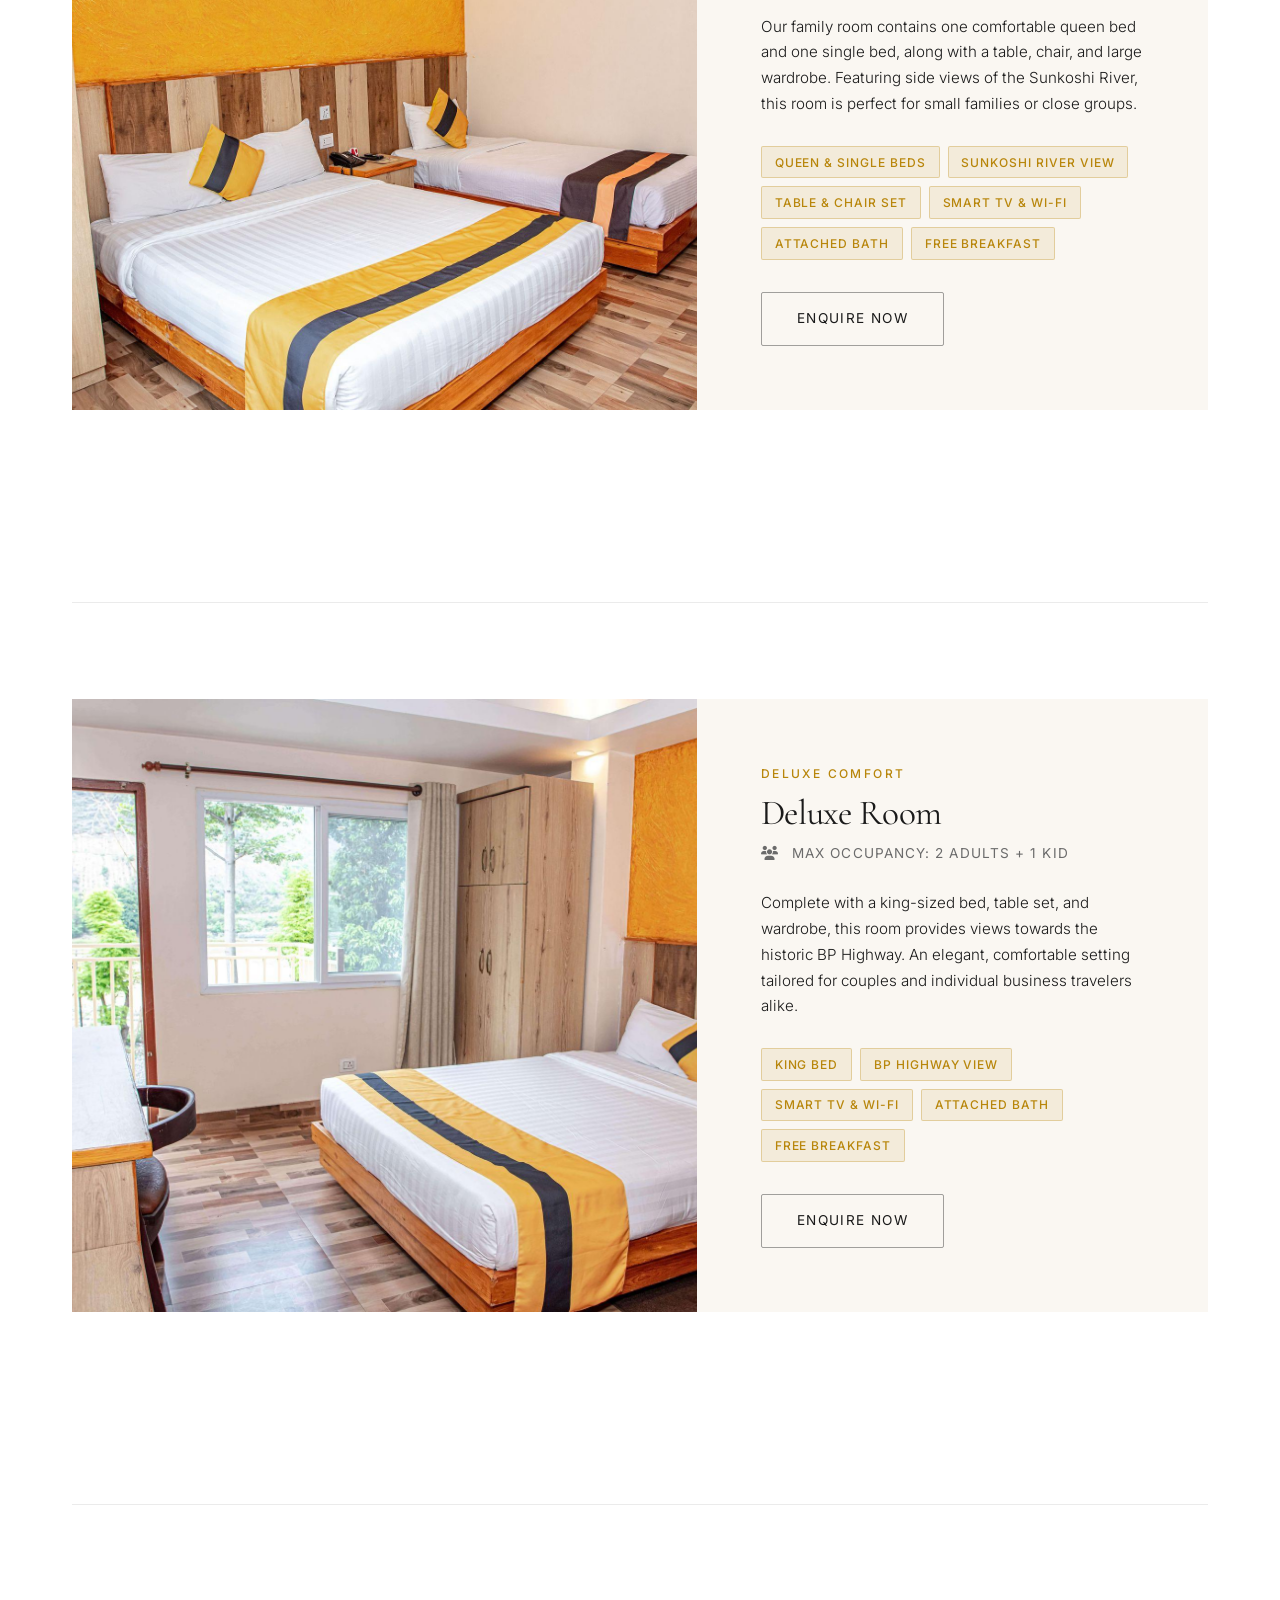
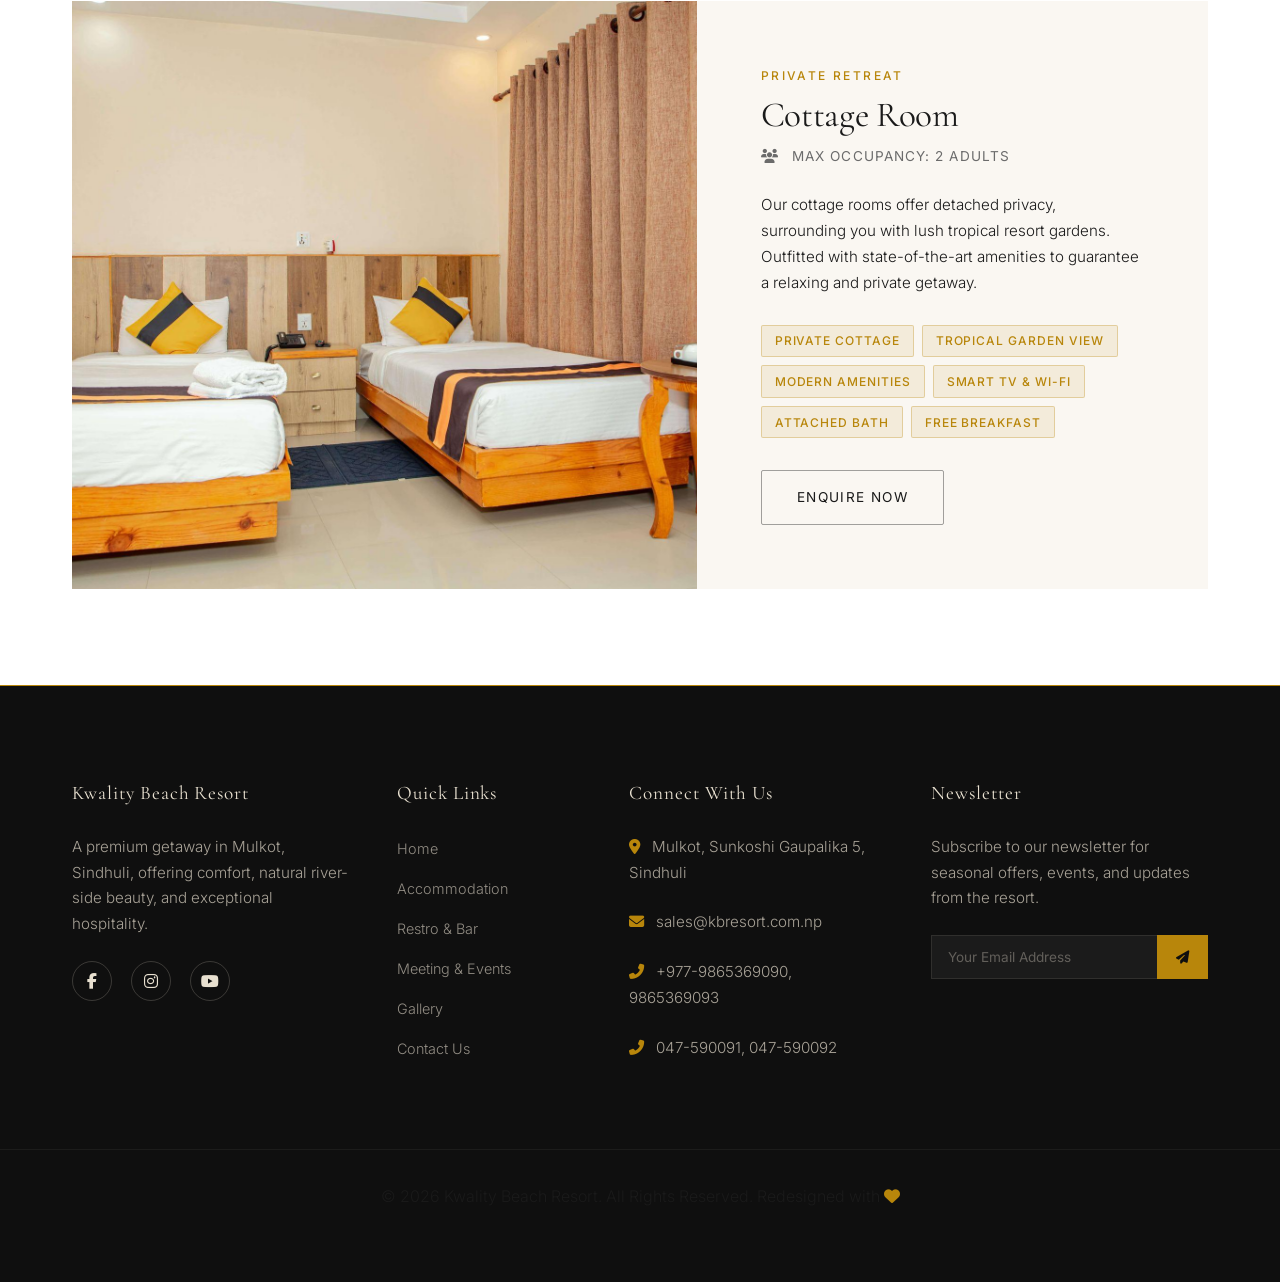
==== commit 71e1c6bd: "Upgrade contact.html and implement 4-column footer grid globally" ====
--- a/accommodation.html
+++ b/accommodation.html
@@ -6,6 +6,10 @@
   <meta name="description" content="Explore comfortable and luxurious accommodation options at Kwality Beach Resort in Mulkot, Sindhuli.">
   <title>Accommodation - Kwality Beach Resort</title>
   
+  <!-- Preconnect to Google Fonts -->
+  <link rel="preconnect" href="https://fonts.googleapis.com">
+  <link rel="preconnect" href="https://fonts.gstatic.com" crossorigin>
+  
   <!-- FontAwesome for icons -->
   <link rel="stylesheet" href="https://cdnjs.cloudflare.com/ajax/libs/font-awesome/6.4.0/css/all.min.css">
   
@@ -18,7 +22,6 @@
   <header>
     <div class="container nav-container">
       <a href="index.html" class="logo">
-        <img src="images/Kwality Beach Resort.jpg" alt="Kwality Beach Resort Logo">
         <span class="logo-text">KB Resort</span>
       </a>
       <ul class="nav-links">
@@ -28,7 +31,7 @@
         <li><a href="events.html">Meeting & Events</a></li>
         <li><a href="gallery.html">Gallery</a></li>
         <li><a href="contact.html">Contact Us</a></li>
-        <li><a href="contact.html" class="btn btn-book">Book Now</a></li>
+        <li><a href="contact.html" class="btn-book">Book Now</a></li>
       </ul>
       <button class="mobile-menu-btn" aria-label="Toggle Menu">
         <i class="fas fa-bars"></i>
@@ -36,115 +39,134 @@
     </div>
   </header>
 
+  <!-- Fullscreen Mobile Navigation Drawer -->
+  <div class="mobile-nav-drawer" id="mobile-nav-drawer">
+    <ul class="mobile-nav-links">
+      <li><a href="index.html">Home</a></li>
+      <li><a href="accommodation.html" class="active">Accommodation</a></li>
+      <li><a href="dining.html">Restro & Bar</a></li>
+      <li><a href="events.html">Meeting & Events</a></li>
+      <li><a href="gallery.html">Gallery</a></li>
+      <li><a href="contact.html">Contact Us</a></li>
+      <li><a href="contact.html" class="btn-book" style="margin-top: 1rem;">Book Now</a></li>
+    </ul>
+  </div>
+
   <!-- Page Header Banner -->
   <section class="page-header" style="background-image: url('images/gallery.webp');">
-    <div class="page-header-content">
-      <h1>Accommodations</h1>
-      <div class="breadcrumb">
-        <a href="index.html">Home</a> Accommodation
-      </div>
+    <div class="page-header-content reveal">
+      <span class="breadcrumb"><a href="index.html">Home</a> Accommodation</span>
+      <h1>Our Sanctuary</h1>
     </div>
   </section>
 
   <!-- Rooms Listing Section -->
-  <section class="section">
+  <section class="section bg-white-luxury">
     <div class="container">
-      
-      <!-- Room 1: Sunkoshi River View Room -->
-      <div class="room-row">
-        <div class="room-gallery">
-          <img src="images/5.jpg" alt="Sunkoshi River View Room">
-        </div>
-        <div class="room-details">
-          <h2>Sunkoshi River View Room</h2>
-          <span class="room-occupancy"><i class="fas fa-users"></i> Max Occupancy: 2 Adults + 2 Kids</span>
-          <p class="room-desc">
-            The room is equipped with 1 King bed + 1 Queen bed, 1 Table chair set, wardrobe, and has a swimming pool and river side view. Ideal for families looking to wake up to a relaxing, scenic vista.
-          </p>
-          <ul class="room-amenities-list">
-            <li><i class="fas fa-check"></i> King & Queen Beds</li>
-            <li><i class="fas fa-check"></i> Swimming Pool View</li>
-            <li><i class="fas fa-check"></i> River Side View</li>
-            <li><i class="fas fa-check"></i> Smart TV & Wi-Fi</li>
-            <li><i class="fas fa-check"></i> Attached Bathroom</li>
-            <li><i class="fas fa-check"></i> Breakfast Included</li>
-            <li><i class="fas fa-check"></i> Extra Bed (on-demand)</li>
-          </ul>
-          <a href="contact.html" class="btn btn-primary" style="align-self: flex-start; margin-top: auto;">Enquire Now</a>
-        </div>
-      </div>
-
-      <!-- Room 2: Family Room -->
-      <div class="room-row">
-        <div class="room-details">
-          <h2>Family Room</h2>
-          <span class="room-occupancy"><i class="fas fa-users"></i> Max Occupancy: 3 Adults</span>
-          <p class="room-desc">
-            The room is equipped with 1 Queen bed + 1 Single bed, 1 Table chair set, wardrobe, and has a Sunkoshi River side view. A cozy and functional setup for groups or families.
-          </p>
-          <ul class="room-amenities-list">
-            <li><i class="fas fa-check"></i> Queen & Single Beds</li>
-            <li><i class="fas fa-check"></i> Sunkoshi River View</li>
-            <li><i class="fas fa-check"></i> Wardrobe & Table set</li>
-            <li><i class="fas fa-check"></i> Smart TV & Wi-Fi</li>
-            <li><i class="fas fa-check"></i> Attached Bathroom</li>
-            <li><i class="fas fa-check"></i> Breakfast Included</li>
-            <li><i class="fas fa-check"></i> Extra Bed (on-demand)</li>
-          </ul>
-          <a href="contact.html" class="btn btn-primary" style="align-self: flex-start; margin-top: auto;">Enquire Now</a>
-        </div>
-        <div class="room-gallery">
-          <img src="images/Family Room.jpg" alt="Family Room">
-        </div>
-      </div>
-
-      <!-- Room 3: Deluxe Room -->
-      <div class="room-row">
-        <div class="room-gallery">
-          <img src="images/Deluxe Room-min (1)-min (1).jpg" alt="Deluxe Room">
-        </div>
-        <div class="room-details">
-          <h2>Deluxe Room</h2>
-          <span class="room-occupancy"><i class="fas fa-users"></i> Max Occupancy: 2 Adults + 1 Kid</span>
-          <p class="room-desc">
-            The room is equipped with 1 King bed, 1 Table chair set, wardrobe, and has road side BP Highway view. Offers classic deluxe comfort for couples or business travelers.
-          </p>
-          <ul class="room-amenities-list">
-            <li><i class="fas fa-check"></i> 1 King Bed</li>
-            <li><i class="fas fa-check"></i> BP Highway View</li>
-            <li><i class="fas fa-check"></i> Table & Chair Set</li>
-            <li><i class="fas fa-check"></i> Smart TV & Wi-Fi</li>
-            <li><i class="fas fa-check"></i> Attached Bathroom</li>
-            <li><i class="fas fa-check"></i> Breakfast Included</li>
-            <li><i class="fas fa-check"></i> Extra Bed (on-demand)</li>
-          </ul>
-          <a href="contact.html" class="btn btn-primary" style="align-self: flex-start; margin-top: auto;">Enquire Now</a>
-        </div>
-      </div>
-
-      <!-- Room 4: Cottage Room -->
-      <div class="room-row">
-        <div class="room-details">
-          <h2>Cottage Room</h2>
-          <span class="room-occupancy"><i class="fas fa-users"></i> Max Occupancy: 2 Adults</span>
-          <p class="room-desc">
-            The room is equipped with modern room amenities and offers the privacy of a detached cottage. Enjoy the tranquil tropical garden settings and peaceful surroundings.
-          </p>
-          <ul class="room-amenities-list">
-            <li><i class="fas fa-check"></i> Private Cottage Entry</li>
-            <li><i class="fas fa-check"></i> Tropical Garden Setting</li>
-            <li><i class="fas fa-check"></i> Modern Amenities</li>
-            <li><i class="fas fa-check"></i> Smart TV & Wi-Fi</li>
-            <li><i class="fas fa-check"></i> Attached Bathroom</li>
-            <li><i class="fas fa-check"></i> Breakfast Included</li>
-          </ul>
-          <a href="contact.html" class="btn btn-primary" style="align-self: flex-start; margin-top: auto;">Enquire Now</a>
-        </div>
-        <div class="room-gallery">
-          <img src="images/Cottage room 2-min (1) (1).jpg" alt="Cottage Room">
-        </div>
-      </div>
-
+      <div class="accommodation-list">
+        
+        <!-- Room 1: Sunkoshi River View Room -->
+        <div class="room-editorial-card reveal">
+          <div class="room-editorial-img-side">
+            <img src="images/5.jpg" alt="Sunkoshi River View Room Interior" loading="lazy" width="660" height="520">
+          </div>
+          <div class="room-editorial-text-side">
+            <span class="section-label">RIVER VIEW</span>
+            <h2>Sunkoshi River View Room</h2>
+            <span class="room-occupancy-label"><i class="fas fa-users" style="margin-right: 0.5rem;"></i> Max Occupancy: 2 Adults + 2 Kids</span>
+            <p>
+              Equipped with a king-sized and queen-sized bed, a private desk, and a spacious wardrobe. This room offers premium pool-side and river-side vistas so you can wake up to a relaxing, scenic backdrop.
+            </p>
+            <div class="room-tags-container">
+              <span class="room-pill-tag">King & Queen Beds</span>
+              <span class="room-pill-tag">Swimming Pool View</span>
+              <span class="room-pill-tag">River Side View</span>
+              <span class="room-pill-tag">Smart TV & Wi-Fi</span>
+              <span class="room-pill-tag">Attached Bath</span>
+              <span class="room-pill-tag">Free Breakfast</span>
+            </div>
+            <a href="contact.html" class="btn-cta btn-cta-dark-outline">Enquire Now</a>
+          </div>
+        </div>
+
+        <div class="room-divider"></div>
+
+        <!-- Room 2: Family Room -->
+        <div class="room-editorial-card reveal">
+          <div class="room-editorial-img-side">
+            <img src="images/Family Room.jpg" alt="Family Room Interior" loading="lazy" width="660" height="520">
+          </div>
+          <div class="room-editorial-text-side">
+            <span class="section-label">FAMILY SPACE</span>
+            <h2>Family Room</h2>
+            <span class="room-occupancy-label"><i class="fas fa-users" style="margin-right: 0.5rem;"></i> Max Occupancy: 3 Adults</span>
+            <p>
+              Our family room contains one comfortable queen bed and one single bed, along with a table, chair, and large wardrobe. Featuring side views of the Sunkoshi River, this room is perfect for small families or close groups.
+            </p>
+            <div class="room-tags-container">
+              <span class="room-pill-tag">Queen & Single Beds</span>
+              <span class="room-pill-tag">Sunkoshi River View</span>
+              <span class="room-pill-tag">Table & Chair Set</span>
+              <span class="room-pill-tag">Smart TV & Wi-Fi</span>
+              <span class="room-pill-tag">Attached Bath</span>
+              <span class="room-pill-tag">Free Breakfast</span>
+            </div>
+            <a href="contact.html" class="btn-cta btn-cta-dark-outline">Enquire Now</a>
+          </div>
+        </div>
+
+        <div class="room-divider"></div>
+
+        <!-- Room 3: Deluxe Room -->
+        <div class="room-editorial-card reveal">
+          <div class="room-editorial-img-side">
+            <img src="images/Deluxe Room-min (1)-min (1).jpg" alt="Deluxe Room Interior" loading="lazy" width="660" height="520">
+          </div>
+          <div class="room-editorial-text-side">
+            <span class="section-label">DELUXE COMFORT</span>
+            <h2>Deluxe Room</h2>
+            <span class="room-occupancy-label"><i class="fas fa-users" style="margin-right: 0.5rem;"></i> Max Occupancy: 2 Adults + 1 Kid</span>
+            <p>
+              Complete with a king-sized bed, table set, and wardrobe, this room provides views towards the historic BP Highway. An elegant, comfortable setting tailored for couples and individual business travelers alike.
+            </p>
+            <div class="room-tags-container">
+              <span class="room-pill-tag">King Bed</span>
+              <span class="room-pill-tag">BP Highway View</span>
+              <span class="room-pill-tag">Smart TV & Wi-Fi</span>
+              <span class="room-pill-tag">Attached Bath</span>
+              <span class="room-pill-tag">Free Breakfast</span>
+            </div>
+            <a href="contact.html" class="btn-cta btn-cta-dark-outline">Enquire Now</a>
+          </div>
+        </div>
+
+        <div class="room-divider"></div>
+
+        <!-- Room 4: Cottage Room -->
+        <div class="room-editorial-card reveal">
+          <div class="room-editorial-img-side">
+            <img src="images/Cottage room 2-min (1) (1).jpg" alt="Private Cottage Room Exterior" loading="lazy" width="660" height="520">
+          </div>
+          <div class="room-editorial-text-side">
+            <span class="section-label">PRIVATE RETREAT</span>
+            <h2>Cottage Room</h2>
+            <span class="room-occupancy-label"><i class="fas fa-users" style="margin-right: 0.5rem;"></i> Max Occupancy: 2 Adults</span>
+            <p>
+              Our cottage rooms offer detached privacy, surrounding you with lush tropical resort gardens. Outfitted with state-of-the-art amenities to guarantee a relaxing and private getaway.
+            </p>
+            <div class="room-tags-container">
+              <span class="room-pill-tag">Private Cottage</span>
+              <span class="room-pill-tag">Tropical Garden View</span>
+              <span class="room-pill-tag">Modern Amenities</span>
+              <span class="room-pill-tag">Smart TV & Wi-Fi</span>
+              <span class="room-pill-tag">Attached Bath</span>
+              <span class="room-pill-tag">Free Breakfast</span>
+            </div>
+            <a href="contact.html" class="btn-cta btn-cta-dark-outline">Enquire Now</a>
+          </div>
+        </div>
+
+      </div>
     </div>
   </section>
 
@@ -158,9 +180,9 @@
           A premium getaway in Mulkot, Sindhuli, offering comfort, natural river-side beauty, and exceptional hospitality.
         </p>
         <div class="social-links" style="margin-top: 1.5rem;">
-          <a href="#" class="social-icon" aria-label="Facebook"><i class="fab fa-facebook-f"></i></a>
-          <a href="#" class="social-icon" aria-label="Instagram"><i class="fab fa-instagram"></i></a>
-          <a href="#" class="social-icon" aria-label="TripAdvisor"><i class="fab fa-tripadvisor"></i></a>
+          <a href="https://www.facebook.com/kbresort" class="social-icon" target="_blank" aria-label="Facebook"><i class="fab fa-facebook-f"></i></a>
+          <a href="https://www.instagram.com/kbresort" class="social-icon" target="_blank" aria-label="Instagram"><i class="fab fa-instagram"></i></a>
+          <a href="https://www.youtube.com/@kbresort" class="social-icon" target="_blank" aria-label="YouTube"><i class="fab fa-youtube"></i></a>
         </div>
       </div>
       <!-- Col 2 -->
@@ -182,16 +204,21 @@
         <p><i class="fas fa-envelope" style="color: var(--color-accent); margin-right: 0.5rem;"></i> sales@kbresort.com.np</p>
         <p><i class="fas fa-phone-alt" style="color: var(--color-accent); margin-right: 0.5rem;"></i> +977-9865369090, 9865369093</p>
         <p><i class="fas fa-phone-alt" style="color: var(--color-accent); margin-right: 0.5rem;"></i> 047-590091, 047-590092</p>
-        
-        <h3 style="margin-top: 2rem; font-size: 1.1rem;">Subscribe Newsletter</h3>
-        <form class="newsletter-form" action="#" onsubmit="alert('Thank you for subscribing!'); return false;">
+      </div>
+      <!-- Col 4 -->
+      <div class="footer-col">
+        <h3>Newsletter</h3>
+        <p style="margin-top: 1rem; line-height: 1.7; max-width: 300px; margin-bottom: 1.5rem;">
+          Subscribe to our newsletter for seasonal offers, events, and updates from the resort.
+        </p>
+        <form class="newsletter-form" action="#">
           <input type="email" placeholder="Your Email Address" required aria-label="Email Address">
           <button class="newsletter-btn" type="submit" aria-label="Subscribe"><i class="fas fa-paper-plane"></i></button>
         </form>
       </div>
     </div>
     <div class="footer-bottom">
-      <p>Copyright &copy; 2026 Kwality Beach Resort. All Rights Reserved. Redesigned with <i class="fas fa-heart" style="color: var(--color-accent);"></i></p>
+      <p>© 2026 Kwality Beach Resort. All Rights Reserved. Redesigned with <i class="fas fa-heart" style="color: var(--color-accent);"></i></p>
     </div>
   </footer>
 
--- a/css/style.css
+++ b/css/style.css
@@ -1,48 +1,30 @@
 /* ==========================================================================
-   KWALITY BEACH RESORT - DESIGN SYSTEM & GLOBAL STYLES
+   KWALITY BEACH RESORT - QUIET LUXURY DESIGN SYSTEM
    ========================================================================== */
 
 /* Google Fonts Import */
-@import url('https://fonts.googleapis.com/css2?family=Outfit:wght@300;400;500;600;700&family=Playfair+Display:ital,wght@0,400;0,600;0,700;1,400&display=swap');
-
-/* CSS Variables */
+@import url('https://fonts.googleapis.com/css2?family=Cormorant+Garamond:ital,wght@0,300;0,400;0,600;1,400&family=Inter:wght@300;400;500;600&display=swap');
+
+/* Design Tokens & Variables */
 :root {
   /* Color Palette */
-  --color-primary: hsl(156, 32%, 18%);      /* Deep Forest / Tropical Green */
-  --color-primary-light: hsl(156, 25%, 26%);
-  --color-primary-dark: hsl(156, 38%, 11%);
-  
-  --color-accent: hsl(38, 48%, 62%);        /* Warm Gold / Beach Sand */
-  --color-accent-light: hsl(38, 55%, 72%);
-  --color-accent-dark: hsl(38, 52%, 48%);
-  
-  --color-bg-light: hsl(156, 15%, 96%);     /* Soft Sage White */
-  --color-bg-white: hsl(0, 0%, 100%);
-  
-  --color-text-dark: hsl(156, 20%, 15%);    /* Readability Dark */
-  --color-text-muted: hsl(156, 10%, 45%);
-  --color-text-light: hsl(0, 0%, 100%);
-
-  /* Typography */
-  --font-heading: 'Playfair Display', serif;
-  --font-body: 'Outfit', sans-serif;
-
-  /* Spacing */
-  --spacing-xs: 0.5rem;
-  --spacing-sm: 1rem;
-  --spacing-md: 2rem;
-  --spacing-lg: 4rem;
-  --spacing-xl: 8rem;
-
-  /* UI Styling */
-  --border-radius-sm: 4px;
-  --border-radius-md: 12px;
-  --border-radius-lg: 24px;
-  --transition-fast: 0.2s ease;
-  --transition-normal: 0.3s ease;
-  --transition-slow: 0.5s cubic-bezier(0.4, 0, 0.2, 1);
-  --box-shadow: 0 10px 30px rgba(0, 0, 0, 0.05);
-  --box-shadow-hover: 0 20px 40px rgba(0, 0, 0, 0.12);
+  --bg-dark: #0f0f0f;
+  --bg-light: #faf7f2;
+  --color-accent: #b8860b;
+  --color-accent-hover: #9c7109;
+  --text-dark: #1a1a1a;
+  --text-muted: #6b6b6b;
+  --text-light: #e8e0d0;
+  --card-bg: #ffffff;
+  
+  /* Fonts */
+  --font-heading: 'Cormorant Garamond', serif;
+  --font-body: 'Inter', sans-serif;
+  
+  /* UI Attributes */
+  --card-shadow: 0 2px 20px rgba(0, 0, 0, 0.06);
+  --transition-normal: 0.3s cubic-bezier(0.4, 0, 0.2, 1);
+  --transition-slow: 0.6s cubic-bezier(0.4, 0, 0.2, 1);
   --container-width: 1200px;
 }
 
@@ -61,68 +43,68 @@
 
 body {
   font-family: var(--font-body);
-  color: var(--color-text-dark);
-  background-color: var(--color-bg-light);
-  line-height: 1.6;
+  color: var(--text-dark);
+  background-color: var(--bg-light);
+  line-height: 1.75;
+  font-weight: 300;
   overflow-x: hidden;
 }
 
-/* Typography & Headings */
+/* Typography */
 h1, h2, h3, h4, h5, h6 {
   font-family: var(--font-heading);
-  font-weight: 600;
-  line-height: 1.25;
-  color: var(--color-primary);
+  font-weight: 400;
+  line-height: 1.2;
+  color: var(--text-dark);
 }
 
 h1 {
-  font-size: 3rem;
-  margin-bottom: var(--spacing-sm);
+  font-family: var(--font-heading);
+  font-weight: 300;
+  font-size: clamp(2.8rem, 6vw, 5.5rem);
+  letter-spacing: -0.02em;
+  line-height: 1.1;
+  color: var(--text-light);
 }
 
 h2 {
-  font-size: 2.25rem;
-  margin-bottom: var(--spacing-sm);
-  position: relative;
-  display: inline-block;
-}
-
-h2::after {
-  content: '';
-  position: absolute;
-  left: 0;
-  bottom: -8px;
-  width: 60px;
-  height: 3px;
-  background-color: var(--color-accent);
-  border-radius: var(--border-radius-sm);
-}
-
-.center-title {
-  text-align: center;
+  font-family: var(--font-heading);
+  font-weight: 400;
+  font-size: clamp(2rem, 4vw, 3.5rem);
+  letter-spacing: -0.01em;
+  margin-bottom: 1.5rem;
+}
+
+h3 {
+  font-family: var(--font-heading);
+  font-weight: 400;
+  font-size: 1.8rem;
+  margin-bottom: 1rem;
+}
+
+p {
+  color: var(--text-dark);
+  font-weight: 300;
+  font-size: 1rem;
+  margin-bottom: 1.5rem;
+}
+
+/* Section Tag Label */
+.section-label {
+  font-family: var(--font-body);
+  font-weight: 500;
+  font-size: 0.75rem;
+  letter-spacing: 0.2em;
+  color: var(--color-accent);
+  text-transform: uppercase;
   display: block;
-}
-
-.center-title::after {
-  left: 50%;
-  transform: translateX(-50%);
-}
-
-h3 {
-  font-size: 1.5rem;
-  margin-bottom: var(--spacing-xs);
-}
-
-p {
-  margin-bottom: var(--spacing-sm);
-  font-weight: 300;
-  color: var(--color-text-muted);
+  margin-bottom: 0.5rem;
 }
 
 a {
   color: inherit;
   text-decoration: none;
-  transition: var(--transition-fast);
+  transition: var(--transition-normal);
 }
 
 img {
@@ -135,151 +117,64 @@
 .container {
   max-width: var(--container-width);
   margin: 0 auto;
-  padding: 0 var(--spacing-md);
+  padding: 0 2rem;
   width: 100%;
 }
 
 .section {
-  padding: var(--spacing-lg) 0;
+  padding: 6rem 0;
 }
 
 .section-dark {
-  background-color: var(--color-primary);
-  color: var(--color-text-light);
-}
-
-.section-dark h2 {
-  color: var(--color-text-light);
+  background-color: var(--bg-dark);
+  color: var(--text-light);
+}
+
+.section-dark h2, .section-dark h3 {
+  color: var(--text-light);
 }
 
 .section-dark p {
-  color: hsl(156, 15%, 75%);
-}
-
-.grid-2 {
-  display: grid;
-  grid-template-columns: repeat(2, 1fr);
-  gap: var(--spacing-md);
-  align-items: center;
-}
-
-.grid-3 {
-  display: grid;
-  grid-template-columns: repeat(3, 1fr);
-  gap: var(--spacing-md);
-}
-
-.grid-4 {
-  display: grid;
-  grid-template-columns: repeat(4, 1fr);
-  gap: var(--spacing-md);
-}
-
-/* Flex Utilities */
-.flex-between {
-  display: flex;
-  justify-content: space-between;
-  align-items: center;
-}
-
-.flex-center {
-  display: flex;
-  justify-content: center;
-  align-items: center;
-}
-
-/* Buttons */
-.btn {
-  display: inline-flex;
-  align-items: center;
-  justify-content: center;
-  padding: 0.8rem 2rem;
-  font-family: var(--font-body);
-  font-size: 0.95rem;
-  font-weight: 500;
-  border-radius: var(--border-radius-lg);
-  border: 2px solid transparent;
-  cursor: pointer;
-  transition: var(--transition-normal);
-  text-transform: uppercase;
-  letter-spacing: 1px;
-}
-
-.btn-primary {
+  color: rgba(232, 224, 208, 0.7);
+}
+
+/* Page Transition Overlay */
+.page-transition-overlay {
+  position: fixed;
+  top: 0;
+  left: 0;
+  width: 100%;
+  height: 100%;
   background-color: var(--color-accent);
-  color: var(--color-text-light);
-}
-
-.btn-primary:hover {
-  background-color: var(--color-accent-dark);
-  transform: translateY(-2px);
-  box-shadow: 0 5px 15px rgba(210, 168, 93, 0.4);
-}
-
-.btn-secondary {
-  background-color: transparent;
-  border-color: var(--color-accent);
-  color: var(--color-accent);
-}
-
-.btn-secondary:hover {
-  background-color: var(--color-accent);
-  color: var(--color-text-light);
-  transform: translateY(-2px);
-}
-
-.btn-dark {
-  background-color: var(--color-primary);
-  color: var(--color-text-light);
-}
-
-.btn-dark:hover {
-  background-color: var(--color-primary-light);
-  transform: translateY(-2px);
-}
-
-.btn-light {
-  background-color: var(--color-bg-white);
-  color: var(--color-primary);
-}
-
-.btn-light:hover {
-  background-color: var(--color-bg-light);
-  transform: translateY(-2px);
-}
-
-/* Header & Navigation */
+  z-index: 9999;
+  transform: scaleX(0);
+  transform-origin: left;
+  pointer-events: none;
+  transition: transform 0.5s cubic-bezier(0.4, 0, 0.2, 1);
+}
+
+.page-transition-overlay.animating {
+  transform: scaleX(1);
+}
+
+/* Navigation Header */
 header {
   position: fixed;
   top: 0;
   left: 0;
   width: 100%;
   z-index: 1000;
-  transition: var(--transition-normal);
   padding: 1.5rem 0;
+  background: transparent;
+  transition: background var(--transition-normal), padding var(--transition-normal);
 }
 
 header.scrolled {
-  background: rgba(255, 255, 255, 0.85);
+  background: rgba(15, 15, 15, 0.95);
   backdrop-filter: blur(12px);
   -webkit-backdrop-filter: blur(12px);
-  padding: 0.8rem 0;
-  box-shadow: 0 4px 30px rgba(0, 0, 0, 0.03);
-  border-bottom: 1px solid rgba(255, 255, 255, 0.4);
-}
-
-header.scrolled .logo-text, header.scrolled .nav-links a {
-  color: var(--color-primary);
-}
-
-header.scrolled .btn-book {
-  background-color: var(--color-primary);
-  color: var(--color-text-light);
-}
-
-header.scrolled .btn-book:hover {
-  background-color: var(--color-accent);
-  color: var(--color-text-light);
+  padding: 1rem 0;
+  border-bottom: 1px solid rgba(232, 224, 208, 0.08);
 }
 
 .nav-container {
@@ -288,42 +183,28 @@
   align-items: center;
 }
 
-.logo {
-  display: flex;
-  align-items: center;
-  gap: 0.5rem;
-}
-
-.logo img {
-  height: 48px;
-  width: auto;
-  transition: var(--transition-normal);
-}
-
-header.scrolled .logo img {
-  height: 40px;
-}
-
 .logo-text {
   font-family: var(--font-heading);
+  font-weight: 400;
   font-size: 1.4rem;
-  font-weight: 700;
-  color: var(--color-text-light);
-  letter-spacing: 0.5px;
+  color: var(--text-light);
+  letter-spacing: 0.05em;
   transition: var(--transition-normal);
 }
 
 .nav-links {
   display: flex;
   list-style: none;
-  gap: 2rem;
+  gap: 2.2rem;
   align-items: center;
 }
 
 .nav-links a {
-  color: var(--color-text-light);
-  font-size: 0.95rem;
-  font-weight: 500;
+  color: var(--text-light);
+  font-size: 0.85rem;
+  font-weight: 400;
+  letter-spacing: 0.08em;
+  text-transform: uppercase;
   position: relative;
   padding: 0.3rem 0;
 }
@@ -332,682 +213,849 @@
   content: '';
   position: absolute;
   bottom: 0;
-  left: 0;
+  left: 50%;
   width: 0;
-  height: 2px;
+  height: 1px;
   background-color: var(--color-accent);
   transition: var(--transition-normal);
+  transform: translateX(-50%);
 }
 
 .nav-links a:hover::after, .nav-links a.active::after {
   width: 100%;
 }
 
+/* Pill Button */
 .btn-book {
-  background-color: var(--color-accent);
-  color: var(--color-text-light);
-  padding: 0.6rem 1.5rem;
+  border: 1px solid var(--color-accent);
+  color: var(--color-accent);
+  background: transparent;
+  padding: 0.5rem 1.4rem;
+  border-radius: 2px;
+  font-weight: 400;
   font-size: 0.85rem;
-  border-radius: var(--border-radius-lg);
-  font-weight: 600;
+  letter-spacing: 0.08em;
+  text-transform: uppercase;
   transition: var(--transition-normal);
+  display: inline-block;
 }
 
 .btn-book:hover {
-  background-color: var(--color-accent-dark);
-  transform: translateY(-2px);
-}
-
-/* Mobile Menu Toggle */
+  background: var(--color-accent);
+  color: var(--bg-dark);
+}
+
 .mobile-menu-btn {
   display: none;
   background: none;
   border: none;
   font-size: 1.5rem;
-  color: var(--color-text-light);
+  color: var(--text-light);
   cursor: pointer;
+  z-index: 1002;
+}
+
+/* Fullscreen Menu Drawer */
+.mobile-nav-drawer {
+  position: fixed;
+  top: 0;
+  right: -100%;
+  width: 100%;
+  height: 100vh;
+  background: var(--bg-dark);
   z-index: 1001;
-}
-
-header.scrolled .mobile-menu-btn {
-  color: var(--color-primary);
-}
-
-/* Hero Section (Fading Carousel) */
-.hero {
-  position: relative;
-  height: 100vh;
-  width: 100%;
-  display: flex;
+  display: flex;
+  flex-direction: column;
+  justify-content: center;
+  align-items: center;
+  transition: right 0.5s cubic-bezier(0.4, 0, 0.2, 1);
+}
+
+.mobile-nav-drawer.active {
+  right: 0;
+}
+
+.mobile-nav-links {
+  list-style: none;
+  text-align: center;
+  display: flex;
+  flex-direction: column;
+  gap: 2rem;
+}
+
+.mobile-nav-links a {
+  font-family: var(--font-heading);
+  font-size: 2.2rem;
+  color: var(--text-light);
+  font-weight: 300;
+  letter-spacing: 0.02em;
+}
+
+.mobile-nav-links a:hover, .mobile-nav-links a.active {
+  color: var(--color-accent);
+}
+
+/* Button Classes */
+.btn-cta {
+  display: inline-flex;
   align-items: center;
   justify-content: center;
-  text-align: center;
+  padding: 0.9rem 2.2rem;
+  font-family: var(--font-body);
+  font-size: 0.85rem;
+  font-weight: 400;
+  letter-spacing: 0.1em;
+  text-transform: uppercase;
+  border-radius: 2px;
+  cursor: pointer;
+  transition: var(--transition-normal);
+  border: 1px solid transparent;
+}
+
+.btn-cta-solid {
+  background-color: var(--color-accent);
+  color: var(--bg-dark);
+}
+
+.btn-cta-solid:hover {
+  background-color: var(--color-accent-hover);
+}
+
+.btn-cta-outline {
+  background-color: transparent;
+  border: 1px solid rgba(232, 224, 208, 0.4);
+  color: var(--text-light);
+}
+
+.btn-cta-outline:hover {
+  border-color: var(--text-light);
+  background-color: rgba(255, 255, 255, 0.05);
+}
+
+.btn-cta-dark-outline {
+  background-color: transparent;
+  border: 1px solid rgba(26, 26, 26, 0.4);
+  color: var(--text-dark);
+}
+
+.btn-cta-dark-outline:hover {
+  border-color: var(--text-dark);
+  background-color: rgba(0, 0, 0, 0.03);
+}
+
+/* Hero Section */
+.hero {
+  position: relative;
+  height: 100vh;
+  width: 100%;
   overflow: hidden;
-  color: var(--color-text-light);
-}
-
-.hero-slider {
+  display: flex;
+  align-items: center;
+  background-color: var(--bg-dark);
+}
+
+.hero-bg {
   position: absolute;
-  top: 0;
-  left: 0;
+  inset: 0;
   width: 100%;
   height: 100%;
+  object-fit: cover;
   z-index: 1;
 }
 
-.hero-slide {
+.hero-overlay {
   position: absolute;
-  top: 0;
-  left: 0;
-  width: 100%;
-  height: 100%;
-  background-size: cover;
-  background-position: center;
+  inset: 0;
+  background: linear-gradient(to right, rgba(0,0,0,0.8) 40%, rgba(0,0,0,0.3) 100%);
+  z-index: 2;
+}
+
+.hero-content {
+  position: relative;
+  z-index: 3;
+  padding-left: clamp(2rem, 8vw, 8rem);
+  max-width: 800px;
+}
+
+.hero-content .section-label {
+  animation: fadeSlideUp 1s cubic-bezier(0.4, 0, 0.2, 1) forwards;
   opacity: 0;
-  transition: opacity 1.5s ease-in-out;
-  z-index: 1;
-}
-
-.hero-slide.active {
-  opacity: 1;
-}
-
-.hero::before {
+}
+
+.hero-content h1 {
+  margin: 1rem 0 1.5rem 0;
+  animation: fadeSlideUp 1s cubic-bezier(0.4, 0, 0.2, 1) 0.2s forwards;
+  opacity: 0;
+}
+
+.hero-content p {
+  color: rgba(232, 224, 208, 0.8);
+  max-width: 480px;
+  font-size: 1.1rem;
+  margin-bottom: 2.5rem;
+  animation: fadeSlideUp 1s cubic-bezier(0.4, 0, 0.2, 1) 0.4s forwards;
+  opacity: 0;
+}
+
+.hero-btns {
+  display: flex;
+  gap: 1.2rem;
+  animation: fadeSlideUp 1s cubic-bezier(0.4, 0, 0.2, 1) 0.6s forwards;
+  opacity: 0;
+}
+
+/* Scroll Indicator */
+.scroll-indicator {
+  position: absolute;
+  bottom: 2rem;
+  left: 50%;
+  transform: translateX(-50%);
+  z-index: 3;
+  display: flex;
+  flex-direction: column;
+  align-items: center;
+  gap: 0.5rem;
+}
+
+.scroll-text {
+  font-family: var(--font-body);
+  font-weight: 500;
+  font-size: 0.65rem;
+  letter-spacing: 0.2em;
+  color: rgba(232, 224, 208, 0.6);
+  text-transform: uppercase;
+}
+
+.scroll-line {
+  width: 1px;
+  height: 50px;
+  background-color: rgba(232, 224, 208, 0.2);
+  position: relative;
+  overflow: hidden;
+}
+
+.scroll-line::after {
   content: '';
   position: absolute;
   top: 0;
   left: 0;
   width: 100%;
-  height: 100%;
-  background: linear-gradient(
-    to bottom,
-    rgba(15, 37, 29, 0.6) 0%,
-    rgba(15, 37, 29, 0.4) 50%,
-    rgba(15, 37, 29, 0.75) 100%
-  );
-  z-index: 2;
-}
-
-.hero-content {
-  position: relative;
-  z-index: 3;
-  max-width: 800px;
-  padding: 0 var(--spacing-md);
-  transform: translateY(20px);
-  animation: slideUpFade 1s forwards cubic-bezier(0.4, 0, 0.2, 1);
-}
-
-.hero-content h1 {
-  color: var(--color-text-light);
-  font-size: 4rem;
-  margin-bottom: var(--spacing-md);
-  text-shadow: 0 4px 10px rgba(0, 0, 0, 0.3);
-}
-
-.hero-content p {
-  color: rgba(255, 255, 255, 0.9);
-  font-size: 1.25rem;
-  font-weight: 300;
-  margin-bottom: var(--spacing-md);
-  text-shadow: 0 2px 5px rgba(0, 0, 0, 0.3);
+  height: 20px;
+  background-color: var(--color-accent);
+  animation: scrollPulse 2s infinite ease-in-out;
 }
 
 /* Page Header (Subpages) */
 .page-header {
   position: relative;
-  height: 45vh;
-  min-height: 300px;
+  height: 50vh;
+  min-height: 350px;
   background-size: cover;
   background-position: center;
   display: flex;
   align-items: center;
-  justify-content: center;
-  text-align: center;
-  color: var(--color-text-light);
+  color: var(--text-light);
 }
 
 .page-header::before {
   content: '';
   position: absolute;
-  top: 0;
-  left: 0;
-  width: 100%;
-  height: 100%;
-  background: linear-gradient(
-    to bottom,
-    rgba(15, 37, 29, 0.7) 0%,
-    rgba(15, 37, 29, 0.8) 100%
-  );
+  inset: 0;
+  background: linear-gradient(to bottom, rgba(15,15,15,0.85) 0%, rgba(15,15,15,0.7) 100%);
+  z-index: 1;
 }
 
 .page-header-content {
   position: relative;
   z-index: 2;
-}
-
-.page-header-content h1 {
-  color: var(--color-text-light);
-  font-size: 3.5rem;
+  padding-left: clamp(2rem, 8vw, 8rem);
+}
+
+.page-header h1 {
+  font-family: var(--font-heading);
+  font-weight: 300;
+  color: var(--text-light);
   margin-bottom: 0.5rem;
-  text-shadow: 0 2px 10px rgba(0, 0, 0, 0.2);
 }
 
 .breadcrumb {
-  font-size: 0.9rem;
-  font-weight: 500;
-  letter-spacing: 1px;
+  font-size: 0.75rem;
+  font-weight: 400;
+  letter-spacing: 0.15em;
   text-transform: uppercase;
   color: var(--color-accent);
 }
 
 .breadcrumb a {
-  color: var(--color-text-light);
+  color: rgba(232, 224, 208, 0.6);
   margin-right: 0.5rem;
 }
 
 .breadcrumb a::after {
-  content: '/';
+  content: '•';
   margin-left: 0.5rem;
-  color: rgba(255, 255, 255, 0.4);
-}
-
-/* About Section */
-.about-img {
-  position: relative;
-  border-radius: var(--border-radius-md);
+  color: rgba(232, 224, 208, 0.3);
+}
+
+/* Stats Counter Strip */
+.stats-strip {
+  background-color: var(--bg-dark);
+  padding: 3rem 0;
+  border-bottom: 1px solid rgba(232, 224, 208, 0.08);
+}
+
+.stats-container {
+  display: flex;
+  justify-content: space-around;
+  align-items: center;
+  flex-wrap: wrap;
+  gap: 2rem;
+}
+
+.stat-item {
+  text-align: center;
+  flex: 1;
+  min-width: 180px;
+  position: relative;
+}
+
+.stat-item:not(:last-child)::after {
+  content: '';
+  position: absolute;
+  top: 15%;
+  right: 0;
+  width: 1px;
+  height: 70%;
+  background-color: rgba(232, 224, 208, 0.08);
+}
+
+.stat-number {
+  font-family: var(--font-heading);
+  font-weight: 600;
+  font-size: clamp(2rem, 4vw, 3rem);
+  color: var(--color-accent);
+  line-height: 1.1;
+  margin-bottom: 0.5rem;
+}
+
+.stat-label {
+  font-family: var(--font-body);
+  font-weight: 300;
+  font-size: 0.8rem;
+  letter-spacing: 0.15em;
+  text-transform: uppercase;
+  color: rgba(232, 224, 208, 0.6);
+}
+
+/* Welcome Section */
+.welcome-grid {
+  display: grid;
+  grid-template-columns: 1.1fr 0.9fr;
+  gap: 4rem;
+  align-items: center;
+}
+
+.welcome-img-container {
+  position: relative;
+  padding: 0 12px 12px 0;
+}
+
+.welcome-img-container img {
+  width: 100%;
+  height: 480px;
+  object-fit: cover;
+  position: relative;
+  z-index: 2;
+}
+
+.welcome-img-container::before {
+  content: '';
+  position: absolute;
+  bottom: 0;
+  right: 0;
+  width: calc(100% - 12px);
+  height: calc(100% - 12px);
+  border: 1px solid var(--color-accent);
+  z-index: 1;
+}
+
+/* Attractions Feature Grid */
+.attractions-grid {
+  display: grid;
+  grid-template-columns: repeat(3, 1fr);
+  gap: 2rem;
+  margin-top: 3rem;
+}
+
+.feature-card {
+  position: relative;
   overflow: hidden;
-  box-shadow: var(--box-shadow);
-}
-
-.about-img img {
-  width: 100%;
-  height: 450px;
-  object-fit: cover;
-  transition: var(--transition-slow);
-}
-
-.about-img:hover img {
-  transform: scale(1.05);
-}
-
-.about-badge {
-  position: absolute;
-  bottom: var(--spacing-md);
-  right: var(--spacing-md);
-  background-color: var(--color-accent);
-  color: var(--color-text-light);
-  padding: 1.5rem;
-  border-radius: var(--border-radius-md);
-  text-align: center;
-  box-shadow: 0 10px 20px rgba(0,0,0,0.1);
-}
-
-.about-badge span {
-  display: block;
-  font-family: var(--font-heading);
-  font-size: 2rem;
-  font-weight: 700;
-  line-height: 1;
-}
-
-/* Attractions Grid */
-.attraction-card {
-  background-color: var(--color-bg-white);
-  border-radius: var(--border-radius-md);
-  overflow: hidden;
-  box-shadow: var(--box-shadow);
-  transition: var(--transition-slow);
-  display: flex;
-  flex-direction: column;
-}
-
-.attraction-card:hover {
-  transform: translateY(-10px);
-  box-shadow: var(--box-shadow-hover);
-}
-
-.attraction-img {
-  height: 250px;
-  overflow: hidden;
-  position: relative;
-}
-
-.attraction-img img {
+  aspect-ratio: 4/5;
+  background-color: var(--bg-dark);
+}
+
+.feature-img {
   width: 100%;
   height: 100%;
   object-fit: cover;
-  transition: var(--transition-slow);
-}
-
-.attraction-card:hover .attraction-img img {
-  transform: scale(1.1);
-}
-
-.attraction-info {
-  padding: var(--spacing-md);
-  flex-grow: 1;
-  display: flex;
-  flex-direction: column;
-}
-
-.attraction-info h3 {
-  color: var(--color-primary);
-  margin-bottom: var(--spacing-sm);
-  font-size: 1.4rem;
-}
-
-.attraction-info p {
-  margin-bottom: var(--spacing-md);
-  flex-grow: 1;
-}
-
-/* Amenities Highlight */
-.amenities-highlight {
-  background-color: var(--color-primary);
-  border-radius: var(--border-radius-md);
-  padding: var(--spacing-lg) var(--spacing-md);
-  color: var(--color-text-light);
-  position: relative;
-  overflow: hidden;
-}
-
-.amenities-highlight::before {
+  transition: transform var(--transition-slow);
+}
+
+.feature-overlay {
+  position: absolute;
+  inset: 0;
+  background: linear-gradient(to top, rgba(0, 0, 0, 0.9) 0%, rgba(0, 0, 0, 0.35) 60%, transparent 100%);
+  z-index: 2;
+  transition: background var(--transition-normal);
+}
+
+.feature-content {
+  position: absolute;
+  bottom: 0;
+  left: 0;
+  width: 100%;
+  padding: 2.2rem;
+  z-index: 3;
+}
+
+.feature-content h3 {
+  color: var(--text-light);
+  font-size: 1.6rem;
+  position: relative;
+  display: inline-block;
+  margin-bottom: 0.5rem;
+}
+
+.feature-content h3::after {
   content: '';
   position: absolute;
-  top: -50%;
-  right: -20%;
-  width: 500px;
-  height: 500px;
-  background-color: rgba(210, 168, 93, 0.05);
-  border-radius: 50%;
-  pointer-events: none;
-}
-
-.amenities-highlight-content {
-  max-width: 600px;
-  margin: 0 auto;
-  text-align: center;
-}
-
-.amenities-highlight-content h2 {
-  color: var(--color-text-light);
-}
-
-.amenities-highlight-content p {
-  color: rgba(255, 255, 255, 0.85);
-  margin-bottom: var(--spacing-md);
-}
-
-/* Rooms Styles (Subpage) */
-.room-row {
-  display: grid;
-  grid-template-columns: 1.2fr 0.8fr;
-  gap: var(--spacing-lg);
-  margin-bottom: var(--spacing-lg);
-  background: var(--color-bg-white);
-  border-radius: var(--border-radius-md);
+  bottom: -4px;
+  left: 0;
+  width: 0;
+  height: 1px;
+  background-color: var(--color-accent);
+  transition: var(--transition-normal);
+}
+
+.feature-desc {
+  color: rgba(232, 224, 208, 0.7);
+  font-size: 0.9rem;
+  margin-bottom: 1rem;
+  line-height: 1.6;
+  max-height: 0;
+  opacity: 0;
   overflow: hidden;
-  box-shadow: var(--box-shadow);
-  transition: var(--transition-slow);
-}
-
-.room-row:nth-child(even) {
-  grid-template-columns: 0.8fr 1.2fr;
-}
-
-.room-row:nth-child(even) .room-gallery {
-  order: 2;
-}
-
-.room-row:hover {
-  box-shadow: var(--box-shadow-hover);
-}
-
-.room-gallery {
-  position: relative;
-  height: 450px;
+  transition: max-height 0.45s ease, opacity 0.45s ease;
+}
+
+.feature-link {
+  color: var(--color-accent);
+  font-size: 0.8rem;
+  letter-spacing: 0.1em;
+  text-transform: uppercase;
+  font-weight: 500;
+  display: flex;
+  align-items: center;
+  gap: 0.5rem;
+}
+
+/* Attractions Card Hover Effects */
+@media (hover: hover) {
+  .feature-card:hover .feature-img {
+    transform: scale(1.05);
+  }
+
+  .feature-card:hover .feature-overlay {
+    background: linear-gradient(to top, rgba(0, 0, 0, 0.95) 0%, rgba(0, 0, 0, 0.5) 60%, transparent 100%);
+  }
+
+  .feature-card:hover .feature-content h3::after {
+    width: 100%;
+  }
+
+  .feature-card:hover .feature-desc {
+    max-height: 120px;
+    opacity: 1;
+    margin-top: 0.5rem;
+  }
+}
+
+/* Mobile defaults for attractions (always expanded) */
+@media (hover: none) {
+  .feature-desc {
+    max-height: 120px;
+    opacity: 1;
+    margin-top: 0.5rem;
+  }
+  .feature-content h3::after {
+    width: 100%;
+  }
+}
+
+/* Accommodation Cards */
+.accommodation-list {
+  display: flex;
+  flex-direction: column;
+  gap: 6rem;
+}
+
+.room-editorial-card {
+  display: flex;
+  min-height: 520px;
+  background-color: var(--bg-light);
   overflow: hidden;
-}
-
-.room-gallery img {
+  position: relative;
+}
+
+.room-editorial-card:nth-child(even) {
+  flex-direction: row-reverse;
+}
+
+.room-editorial-img-side {
+  width: 55%;
+  overflow: hidden;
+  position: relative;
+}
+
+.room-editorial-img-side img {
   width: 100%;
   height: 100%;
   object-fit: cover;
-  transition: var(--transition-slow);
-}
-
-.room-row:hover .room-gallery img {
-  transform: scale(1.03);
-}
-
-.room-details {
-  padding: var(--spacing-lg) var(--spacing-md);
+  transition: transform var(--transition-slow);
+}
+
+.room-editorial-card:hover .room-editorial-img-side img {
+  transform: scale(1.04);
+}
+
+.room-editorial-text-side {
+  width: 45%;
+  background: var(--bg-light);
+  padding: clamp(2rem, 5vw, 4rem);
   display: flex;
   flex-direction: column;
   justify-content: center;
-}
-
-.room-details h2 {
-  font-size: 2rem;
+  align-items: flex-start;
+}
+
+.room-editorial-text-side h2 {
+  font-size: 2.2rem;
   margin-bottom: 0.5rem;
 }
 
-.room-details h2::after {
-  display: none;
-}
-
-.room-occupancy {
+.room-occupancy-label {
+  font-family: var(--font-body);
+  font-size: 0.85rem;
+  font-weight: 400;
+  letter-spacing: 0.08em;
+  color: var(--text-muted);
+  text-transform: uppercase;
+  margin-bottom: 1.5rem;
+}
+
+.room-editorial-text-side p {
+  color: var(--text-dark);
+  font-size: 0.95rem;
+  line-height: 1.7;
+  margin-bottom: 1.8rem;
+}
+
+.room-tags-container {
+  display: flex;
+  flex-wrap: wrap;
+  gap: 0.5rem;
+  margin-bottom: 2rem;
+}
+
+.room-pill-tag {
+  background-color: rgba(184, 134, 11, 0.1);
+  color: var(--color-accent);
+  border: 1px solid rgba(184, 134, 11, 0.3);
+  padding: 0.3rem 0.8rem;
+  border-radius: 2px;
+  font-size: 0.75rem;
+  letter-spacing: 0.08em;
+  text-transform: uppercase;
   font-weight: 500;
-  color: var(--color-accent-dark);
-  margin-bottom: var(--spacing-sm);
-  display: block;
-}
-
-.room-desc {
-  margin-bottom: var(--spacing-md);
-}
-
-.room-amenities-list {
-  display: grid;
-  grid-template-columns: repeat(2, 1fr);
-  gap: var(--spacing-xs);
-  list-style: none;
-  margin-bottom: var(--spacing-md);
-}
-
-.room-amenities-list li {
-  font-size: 0.9rem;
-  color: var(--color-text-dark);
-  display: flex;
-  align-items: center;
-  gap: 0.5rem;
-}
-
-.room-amenities-list li i {
-  color: var(--color-accent);
-}
-
-/* Dining Subpage */
-.dining-menu-title {
-  text-align: center;
-  margin-bottom: var(--spacing-md);
-}
-
-.dining-grid {
+}
+
+.room-divider {
+  width: 100%;
+  height: 1px;
+  background-color: rgba(0, 0, 0, 0.08);
+  margin-top: 6rem;
+}
+
+/* Dining Specials Mosaic */
+.dining-mosaic {
   display: grid;
   grid-template-columns: repeat(3, 1fr);
-  gap: var(--spacing-md);
-}
-
-.dining-card {
-  background: var(--color-bg-white);
-  border-radius: var(--border-radius-md);
+  gap: 2rem;
+  grid-auto-rows: 260px;
+}
+
+.dining-mosaic-card {
+  position: relative;
   overflow: hidden;
-  box-shadow: var(--box-shadow);
-  transition: var(--transition-slow);
-}
-
-.dining-card:hover {
-  transform: translateY(-5px);
-  box-shadow: var(--box-shadow-hover);
-}
-
-.dining-card-img {
-  height: 260px;
-  overflow: hidden;
-}
-
-.dining-card-img img {
+  background-color: var(--bg-dark);
+}
+
+.dining-mosaic-card:first-child {
+  grid-row: span 2;
+  grid-column: span 1;
+}
+
+.dining-mosaic-img {
   width: 100%;
   height: 100%;
   object-fit: cover;
-  transition: var(--transition-slow);
-}
-
-.dining-card:hover .dining-card-img img {
-  transform: scale(1.08);
-}
-
-.dining-card-body {
-  padding: var(--spacing-md);
+  transition: transform var(--transition-slow);
+}
+
+.dining-mosaic-card:hover .dining-mosaic-img {
+  transform: scale(1.04);
+}
+
+.dining-mosaic-content {
+  position: absolute;
+  inset: 0;
+  background: linear-gradient(to top, rgba(0,0,0,0.85) 0%, rgba(0,0,0,0.2) 60%, transparent 100%);
+  display: flex;
+  flex-direction: column;
+  justify-content: flex-end;
+  padding: 2rem;
+  z-index: 2;
+  color: var(--text-light);
+}
+
+.dining-mosaic-content h3 {
+  color: var(--text-light);
+  font-size: 1.6rem;
+  margin-bottom: 0.25rem;
+}
+
+.dining-mosaic-content p {
+  color: rgba(232, 224, 208, 0.75);
+  font-size: 0.85rem;
+  line-height: 1.5;
+  margin-bottom: 0;
+}
+
+/* Dining Icon Grid Features */
+.dining-features-grid {
+  display: grid;
+  grid-template-columns: repeat(5, 1fr);
+  gap: 3rem 2rem;
+  margin-top: 4rem;
   text-align: center;
 }
 
-.dining-card-body h3 {
-  color: var(--color-primary);
+.dining-feature-item {
+  display: flex;
+  flex-direction: column;
+  align-items: center;
+}
+
+.dining-feature-icon {
+  width: 32px;
+  height: 32px;
+  margin-bottom: 1rem;
+  color: var(--color-accent);
+}
+
+.dining-feature-icon svg {
+  width: 100%;
+  height: 100%;
+  fill: none;
+  stroke: currentColor;
+  stroke-width: 1.5;
+  stroke-linecap: round;
+  stroke-linejoin: round;
+}
+
+.dining-feature-name {
+  font-family: var(--font-body);
+  font-size: 0.8rem;
+  font-weight: 400;
+  letter-spacing: 0.1em;
+  color: var(--text-dark);
+  text-transform: uppercase;
+}
+
+/* Dining CTA Book Banner */
+.dining-cta-banner {
+  background-color: var(--bg-dark);
+  padding: 8rem 0;
+  text-align: center;
+  color: var(--text-light);
+}
+
+.dining-cta-banner h2 {
+  color: var(--text-light);
+  font-weight: 300;
+  font-size: clamp(2.2rem, 5vw, 4rem);
+  margin-bottom: 1rem;
+}
+
+.dining-cta-banner p {
+  color: rgba(232, 224, 208, 0.7);
+  max-width: 500px;
+  margin: 0 auto 3rem auto;
+  font-size: 1.1rem;
+}
+
+/* Reusable Scroll Reveal Classes */
+.reveal {
+  opacity: 0;
+  transform: translateY(40px);
+  transition: opacity 0.7s cubic-bezier(0.4, 0, 0.2, 1), 
+              transform 0.7s cubic-bezier(0.4, 0, 0.2, 1);
+}
+
+.reveal.visible {
+  opacity: 1;
+  transform: translateY(0);
+}
+
+/* Stagger delays */
+.delay-1 { transition-delay: 0.1s; }
+.delay-2 { transition-delay: 0.2s; }
+.delay-3 { transition-delay: 0.3s; }
+.delay-4 { transition-delay: 0.4s; }
+
+/* General Sections Bg adjustments */
+.bg-warm-ivory {
+  background-color: var(--bg-light);
+}
+
+.bg-white-luxury {
+  background-color: var(--card-bg);
+}
+
+/* Forms styling */
+.form-panel {
+  background: var(--card-bg);
+  box-shadow: var(--card-shadow);
+  border-radius: 2px;
+  padding: 3rem 2rem;
+}
+
+.form-group {
+  margin-bottom: 1.25rem;
+}
+
+.form-row {
+  display: grid;
+  grid-template-columns: 1fr 1fr;
+  gap: 1.25rem;
+}
+
+label {
+  display: block;
+  font-size: 0.7rem;
+  font-weight: 500;
   margin-bottom: 0.5rem;
-}
-
-.dining-amenities-cloud {
-  display: flex;
-  flex-wrap: wrap;
-  justify-content: center;
-  gap: 0.75rem;
-  margin-top: var(--spacing-md);
-}
-
-.dining-badge {
-  background-color: var(--color-bg-white);
-  color: var(--color-primary);
-  border: 1px solid rgba(15, 37, 29, 0.1);
-  padding: 0.6rem 1.2rem;
-  border-radius: var(--border-radius-lg);
+  color: var(--text-dark);
+  text-transform: uppercase;
+  letter-spacing: 0.15em;
+}
+
+input, textarea, select {
+  width: 100%;
+  padding: 0.9rem 1rem;
+  font-family: var(--font-body);
   font-size: 0.9rem;
-  font-weight: 500;
-  box-shadow: 0 4px 6px rgba(0,0,0,0.02);
-  transition: var(--transition-fast);
-}
-
-.dining-badge:hover {
-  background-color: var(--color-primary);
-  color: var(--color-text-light);
-  border-color: var(--color-primary);
-}
-
-/* Events and Meeting Halls */
-.event-hall-card {
-  background: var(--color-bg-white);
-  border-radius: var(--border-radius-md);
-  overflow: hidden;
-  box-shadow: var(--box-shadow);
-  display: grid;
-  grid-template-columns: 1.1fr 0.9fr;
-  margin-bottom: var(--spacing-lg);
-  transition: var(--transition-slow);
-}
-
-.event-hall-card:hover {
-  box-shadow: var(--box-shadow-hover);
-}
-
-.event-hall-img {
-  height: 480px;
-  overflow: hidden;
-}
-
-.event-hall-img img {
-  width: 100%;
-  height: 100%;
-  object-fit: cover;
-  transition: var(--transition-slow);
-}
-
-.event-hall-card:hover .event-hall-img img {
-  transform: scale(1.03);
-}
-
-.event-hall-info {
-  padding: var(--spacing-lg) var(--spacing-md);
-  display: flex;
-  flex-direction: column;
-  justify-content: center;
-}
-
-.event-hall-info h2 {
-  font-size: 2.2rem;
-  margin-bottom: var(--spacing-sm);
-}
-
-.event-hall-info h2::after {
-  display: none;
-}
-
-.event-hall-specs {
-  display: grid;
-  grid-template-columns: repeat(2, 1fr);
-  gap: var(--spacing-md);
-  margin: var(--spacing-md) 0;
-  border-top: 1px solid rgba(0,0,0,0.05);
-  border-bottom: 1px solid rgba(0,0,0,0.05);
-  padding: var(--spacing-sm) 0;
-}
-
-.spec-item {
-  display: flex;
-  flex-direction: column;
-}
-
-.spec-label {
-  font-size: 0.8rem;
-  font-weight: 600;
-  color: var(--color-text-muted);
-  text-transform: uppercase;
-  letter-spacing: 0.5px;
-  margin-bottom: 0.25rem;
-}
-
-.spec-val {
-  font-size: 1.2rem;
-  font-weight: 700;
-  color: var(--color-primary);
-}
-
-/* Event stats bar */
-.stats-bar {
-  background-color: var(--color-accent);
-  color: var(--color-text-light);
-  border-radius: var(--border-radius-md);
-  padding: var(--spacing-md) var(--spacing-lg);
-  display: flex;
-  justify-content: space-between;
-  align-items: center;
-  box-shadow: var(--box-shadow);
-}
-
-.stats-text h3 {
-  color: var(--color-text-light);
-  font-size: 1.8rem;
-  margin-bottom: 0.25rem;
-  font-weight: 700;
-}
-
-.stats-text p {
-  color: rgba(255, 255, 255, 0.9);
-  margin-bottom: 0;
-  font-size: 1.1rem;
-}
-
-/* Gallery Section */
+  border: 1px solid rgba(26, 26, 26, 0.1);
+  background-color: var(--bg-light);
+  color: var(--text-dark);
+  border-radius: 0;
+  transition: var(--transition-normal);
+}
+
+input:focus, textarea:focus, select:focus {
+  outline: none;
+  border-color: var(--color-accent);
+  background-color: var(--card-bg);
+}
+
+textarea {
+  resize: vertical;
+  height: 120px;
+}
+
+/* Map frame wrapper */
+.map-frame-wrapper {
+  box-shadow: var(--card-shadow);
+  height: 450px;
+}
+
+/* Gallery layout adjustments */
 .gallery-filter-tabs {
   display: flex;
   justify-content: center;
   list-style: none;
-  gap: 1rem;
-  margin-bottom: var(--spacing-md);
+  gap: 1.5rem;
+  margin-bottom: 3rem;
 }
 
 .filter-tab {
-  padding: 0.6rem 1.5rem;
-  border-radius: var(--border-radius-lg);
-  font-size: 0.9rem;
+  padding: 0.5rem 1.5rem;
+  font-size: 0.8rem;
+  letter-spacing: 0.1em;
+  text-transform: uppercase;
   font-weight: 500;
   cursor: pointer;
-  background-color: var(--color-bg-white);
-  border: 1px solid rgba(0, 0, 0, 0.05);
-  transition: var(--transition-fast);
+  background-color: transparent;
+  border: 1px solid rgba(26, 26, 26, 0.1);
+  color: var(--text-dark);
+  transition: var(--transition-normal);
 }
 
 .filter-tab.active, .filter-tab:hover {
-  background-color: var(--color-primary);
-  color: var(--color-text-light);
-  border-color: var(--color-primary);
+  background-color: var(--bg-dark);
+  color: var(--text-light);
+  border-color: var(--bg-dark);
 }
 
 .gallery-grid {
   display: grid;
   grid-template-columns: repeat(3, 1fr);
-  gap: var(--spacing-sm);
+  gap: 1rem;
 }
 
 .gallery-item {
-  position: relative;
-  height: 280px;
-  border-radius: var(--border-radius-md);
+  aspect-ratio: 1;
   overflow: hidden;
-  box-shadow: var(--box-shadow);
-  cursor: pointer;
+  position: relative;
+  background-color: var(--bg-dark);
 }
 
 .gallery-item img {
   width: 100%;
   height: 100%;
   object-fit: cover;
-  transition: var(--transition-slow);
-}
-
-.gallery-item::before {
-  content: '';
-  position: absolute;
-  top: 0;
-  left: 0;
-  width: 100%;
-  height: 100%;
-  background: rgba(15, 37, 29, 0.5);
-  opacity: 0;
-  transition: var(--transition-normal);
-  z-index: 2;
-}
-
-.gallery-item-overlay {
-  position: absolute;
-  top: 50%;
-  left: 50%;
-  transform: translate(-50%, -50%) scale(0.9);
-  color: var(--color-text-light);
-  font-size: 1.8rem;
-  opacity: 0;
-  transition: var(--transition-normal);
-  z-index: 3;
+  transition: transform var(--transition-slow);
 }
 
 .gallery-item:hover img {
-  transform: scale(1.08);
-}
-
-.gallery-item:hover::before {
-  opacity: 1;
-}
-
-.gallery-item:hover .gallery-item-overlay {
-  opacity: 1;
-  transform: translate(-50%, -50%) scale(1);
-}
-
-/* Lightbox Modal */
+  transform: scale(1.05);
+}
+
+/* Lightbox popup */
 .lightbox {
   position: fixed;
   top: 0;
   left: 0;
   width: 100%;
   height: 100%;
-  background-color: rgba(15, 37, 29, 0.95);
+  background-color: rgba(15, 15, 15, 0.98);
   z-index: 2000;
   display: flex;
   align-items: center;
   justify-content: center;
   opacity: 0;
   pointer-events: none;
-  transition: opacity 0.35s ease;
+  transition: opacity var(--transition-normal);
 }
 
 .lightbox.active {
@@ -1022,9 +1070,8 @@
 }
 
 .lightbox-content img {
-  border-radius: var(--border-radius-sm);
+  max-height: 80vh;
   box-shadow: 0 10px 40px rgba(0,0,0,0.5);
-  max-height: 80vh;
 }
 
 .lightbox-close {
@@ -1033,14 +1080,9 @@
   right: 0;
   background: none;
   border: none;
-  color: var(--color-text-light);
-  font-size: 1.8rem;
+  color: var(--text-light);
+  font-size: 2rem;
   cursor: pointer;
-  transition: var(--transition-fast);
-}
-
-.lightbox-close:hover {
-  color: var(--color-accent);
 }
 
 .lightbox-prev, .lightbox-next {
@@ -1049,53 +1091,50 @@
   transform: translateY(-50%);
   background: none;
   border: none;
-  color: var(--color-text-light);
+  color: var(--text-light);
   font-size: 2.5rem;
   cursor: pointer;
-  transition: var(--transition-fast);
   padding: 1rem;
+  transition: var(--transition-normal);
+}
+
+.lightbox-prev:hover, .lightbox-next:hover {
+  color: var(--color-accent);
 }
 
 .lightbox-prev { left: -80px; }
 .lightbox-next { right: -80px; }
 
-.lightbox-prev:hover, .lightbox-next:hover {
-  color: var(--color-accent);
-}
-
-/* Contact Us Layout */
+/* Contact Us subpage structures */
 .contact-grid {
   display: grid;
   grid-template-columns: 0.9fr 1.1fr;
-  gap: var(--spacing-lg);
-  align-items: stretch;
+  gap: 4rem;
 }
 
 .contact-info-panel {
-  background-color: var(--color-primary);
-  color: var(--color-text-light);
-  padding: var(--spacing-lg) var(--spacing-md);
-  border-radius: var(--border-radius-md);
-  box-shadow: var(--box-shadow);
+  background-color: var(--bg-dark);
+  color: var(--text-light);
+  padding: 3rem;
   display: flex;
   flex-direction: column;
+  justify-content: space-between;
 }
 
 .contact-info-panel h2 {
-  color: var(--color-text-light);
+  color: var(--text-light);
 }
 
 .contact-details {
   list-style: none;
-  margin: var(--spacing-md) 0;
+  margin: 3rem 0;
 }
 
 .contact-details li {
   display: flex;
   align-items: flex-start;
-  gap: var(--spacing-sm);
-  margin-bottom: var(--spacing-md);
-  font-size: 1.05rem;
+  gap: 1rem;
+  margin-bottom: 2rem;
 }
 
 .contact-details li i {
@@ -1104,158 +1143,71 @@
   margin-top: 4px;
 }
 
-.contact-details li span {
-  font-weight: 300;
+.contact-details li strong {
+  display: block;
+  font-family: var(--font-heading);
+  font-weight: 400;
+  font-size: 1.2rem;
+  margin-bottom: 0.25rem;
+}
+
+.contact-details li p {
+  color: rgba(232, 224, 208, 0.7);
+  margin-bottom: 0;
+  font-size: 0.95rem;
 }
 
 .social-links {
   display: flex;
-  gap: 1rem;
-  margin-top: auto;
+  gap: 1.2rem;
 }
 
 .social-icon {
-  width: 44px;
-  height: 44px;
+  width: 40px;
+  height: 40px;
   border-radius: 50%;
-  background-color: rgba(255, 255, 255, 0.1);
+  border: 1px solid rgba(232, 224, 208, 0.2);
   display: flex;
   align-items: center;
   justify-content: center;
+  color: var(--text-light);
   transition: var(--transition-normal);
-  color: var(--color-text-light);
 }
 
 .social-icon:hover {
-  background-color: var(--color-accent);
-  color: var(--color-text-light);
-  transform: translateY(-3px);
-}
-
-/* Glassmorphism Booking / Contact Form */
-.contact-form-panel {
-  background: var(--color-bg-white);
-  border-radius: var(--border-radius-md);
-  padding: var(--spacing-lg) var(--spacing-md);
-  box-shadow: var(--box-shadow);
-}
-
-.form-group {
-  margin-bottom: var(--spacing-sm);
-}
-
-.form-row {
-  display: grid;
-  grid-template-columns: repeat(2, 1fr);
-  gap: var(--spacing-sm);
-}
-
-label {
-  display: block;
-  font-size: 0.85rem;
-  font-weight: 600;
-  margin-bottom: 0.25rem;
-  color: var(--color-primary);
-  text-transform: uppercase;
-  letter-spacing: 0.5px;
-}
-
-input, textarea, select {
-  width: 100%;
-  padding: 0.9rem 1.2rem;
-  font-family: var(--font-body);
-  font-size: 0.95rem;
-  border: 1px solid rgba(15, 37, 29, 0.1);
-  border-radius: var(--border-radius-md);
-  background-color: var(--color-bg-light);
-  color: var(--color-text-dark);
-  transition: var(--transition-fast);
-}
-
-input:focus, textarea:focus, select:focus {
-  outline: none;
   border-color: var(--color-accent);
-  background-color: var(--color-bg-white);
-  box-shadow: 0 0 0 3px rgba(210, 168, 93, 0.15);
-}
-
-textarea {
-  resize: vertical;
-  height: 120px;
-}
-
-.form-submit-btn {
-  width: 100%;
-  padding: 1rem;
-  font-size: 1rem;
-  font-weight: 600;
-  border-radius: var(--border-radius-md);
-  background-color: var(--color-primary);
-  color: var(--color-text-light);
-  cursor: pointer;
-  border: none;
-  transition: var(--transition-normal);
-  text-transform: uppercase;
-  letter-spacing: 1px;
-}
-
-.form-submit-btn:hover {
-  background-color: var(--color-accent);
+  color: var(--color-accent);
   transform: translateY(-2px);
-  box-shadow: var(--box-shadow);
-}
-
-/* Map Section */
-.map-section {
-  border-radius: var(--border-radius-md);
-  overflow: hidden;
-  box-shadow: var(--box-shadow);
-  height: 400px;
-}
-
-.map-section iframe {
-  width: 100%;
-  height: 100%;
-  border: 0;
-}
-
-/* Footer styling */
+}
+
+/* Footer Section */
 footer {
-  background-color: var(--color-primary-dark);
-  color: var(--color-text-light);
-  padding: var(--spacing-lg) 0 var(--spacing-md) 0;
-  font-weight: 300;
+  background-color: var(--bg-dark);
+  color: rgba(232, 224, 208, 0.7);
+  padding: 6rem 0 3rem 0;
+  border-top: 1px solid var(--color-accent);
 }
 
 .footer-grid {
   display: grid;
-  grid-template-columns: 1.2fr 0.8fr 1fr;
-  gap: var(--spacing-lg);
-  margin-bottom: var(--spacing-lg);
+  grid-template-columns: 1.2fr 0.8fr 1.1fr 1.2fr;
+  gap: 3rem;
+  margin-bottom: 4rem;
 }
 
 .footer-col h3 {
-  color: var(--color-text-light);
-  margin-bottom: var(--spacing-md);
-  font-size: 1.3rem;
-  position: relative;
-  display: inline-block;
-}
-
-.footer-col h3::after {
-  content: '';
-  position: absolute;
-  bottom: -6px;
-  left: 0;
-  width: 30px;
-  height: 2px;
-  background-color: var(--color-accent);
+  font-family: var(--font-heading);
+  font-weight: 400;
+  font-size: 1.2rem;
+  color: var(--text-light);
+  margin-bottom: 1.8rem;
+  letter-spacing: 0.05em;
 }
 
 .footer-col p {
-  color: rgba(255, 255, 255, 0.7);
+  color: rgba(232, 224, 208, 0.7);
   font-size: 0.95rem;
-  margin-bottom: var(--spacing-sm);
+  line-height: 1.7;
 }
 
 .footer-links {
@@ -1263,70 +1215,65 @@
 }
 
 .footer-links li {
-  margin-bottom: var(--spacing-xs);
+  margin-bottom: 0.75rem;
 }
 
 .footer-links a {
-  color: rgba(255, 255, 255, 0.7);
-  font-size: 0.95rem;
-  transition: var(--transition-fast);
+  color: rgba(232, 224, 208, 0.6);
+  font-size: 0.9rem;
+  transition: var(--transition-normal);
 }
 
 .footer-links a:hover {
   color: var(--color-accent);
-  padding-left: 5px;
+  padding-left: 4px;
 }
 
 .newsletter-form {
   display: flex;
-  margin-top: var(--spacing-sm);
+  margin-top: 1.5rem;
 }
 
 .newsletter-form input {
-  border-radius: var(--border-radius-md) 0 0 var(--border-radius-md);
-  border: none;
+  background-color: rgba(255, 255, 255, 0.05);
+  border: 1px solid rgba(232, 224, 208, 0.1);
+  color: var(--text-light);
+  border-right: none;
+  font-size: 0.85rem;
+  padding: 0.8rem 1rem;
+}
+
+.newsletter-form input::placeholder {
+  color: rgba(232, 224, 208, 0.35);
+}
+
+.newsletter-form input:focus {
   background-color: rgba(255, 255, 255, 0.08);
-  color: var(--color-text-light);
-  padding: 0.8rem 1.2rem;
-}
-
-.newsletter-form input::placeholder {
-  color: rgba(255, 255, 255, 0.4);
-}
-
-.newsletter-form input:focus {
-  background-color: rgba(255, 255, 255, 0.15);
-  box-shadow: none;
 }
 
 .newsletter-btn {
   background-color: var(--color-accent);
-  color: var(--color-text-light);
+  color: var(--bg-dark);
   border: none;
-  border-radius: 0 var(--border-radius-md) var(--border-radius-md) 0;
-  padding: 0 1.5rem;
+  padding: 0 1.2rem;
   cursor: pointer;
   transition: var(--transition-normal);
 }
 
 .newsletter-btn:hover {
-  background-color: var(--color-accent-dark);
+  background-color: var(--color-accent-hover);
 }
 
 .footer-bottom {
-  border-top: 1px solid rgba(255, 255, 255, 0.05);
-  padding-top: var(--spacing-md);
+  border-top: 1px solid rgba(232, 224, 208, 0.06);
+  padding-top: 2rem;
   text-align: center;
-  font-size: 0.85rem;
-  color: rgba(255, 255, 255, 0.5);
-}
-
-.footer-bottom a {
-  color: var(--color-accent);
-}
-
-/* Animations */
-@keyframes slideUpFade {
+  font-size: 0.8rem;
+  color: rgba(232, 224, 208, 0.4);
+}
+
+/* Keyframes animations */
+@keyframes fadeSlideUp {
   from {
     opacity: 0;
     transform: translateY(30px);
@@ -1337,96 +1284,92 @@
   }
 }
 
-/* ==========================================================================
-   RESPONSIVE MEDIA QUERIES
-   ========================================================================== */
-
+@keyframes scrollPulse {
+  0% {
+    top: -20px;
+  }
+  50% {
+    top: 50px;
+  }
+  100% {
+    top: -20px;
+  }
+}
+
+/* Responsive adjustments */
 @media (max-width: 1024px) {
-  h1 { font-size: 2.5rem; }
-  h2 { font-size: 1.8rem; }
-  .grid-3 { grid-template-columns: repeat(2, 1fr); }
-  .grid-4 { grid-template-columns: repeat(2, 1fr); }
-  .dining-grid { grid-template-columns: repeat(2, 1fr); }
-  .gallery-grid { grid-template-columns: repeat(2, 1fr); }
-  
-  .room-row, .room-row:nth-child(even) {
+  .welcome-grid, .contact-grid {
     grid-template-columns: 1fr;
-  }
-  .room-row:nth-child(even) .room-gallery {
-    order: 0;
-  }
-  .room-gallery { height: 350px; }
-  
-  .event-hall-card {
+    gap: 3rem;
+  }
+  
+  .room-editorial-card, .room-editorial-card:nth-child(even) {
+    flex-direction: column;
+  }
+  
+  .room-editorial-img-side, .room-editorial-text-side {
+    width: 100%;
+  }
+  
+  .room-editorial-text-side {
+    padding: 3rem 2rem;
+  }
+  
+  .attractions-grid {
     grid-template-columns: 1fr;
   }
-  .event-hall-img { height: 350px; }
-  
-  .contact-grid {
-    grid-template-columns: 1fr;
+  
+  .dining-mosaic {
+    grid-template-columns: repeat(2, 1fr);
+  }
+  .dining-mosaic-card:first-child {
+    grid-row: auto;
+    grid-column: span 2;
+  }
+  
+  .dining-features-grid {
+    grid-template-columns: repeat(3, 1fr);
+  }
+  .footer-grid {
+    grid-template-columns: repeat(2, 1fr);
+    gap: 3rem;
   }
 }
 
 @media (max-width: 768px) {
   header {
-    padding: 1rem 0;
+    padding: 1.2rem 0;
+  }
+  
+  .nav-links {
+    display: none;
   }
   
   .mobile-menu-btn {
     display: block;
   }
   
-  .nav-links {
-    position: fixed;
-    top: 0;
-    right: -100%;
-    width: 280px;
-    height: 100vh;
-    background-color: var(--color-primary-dark);
+  .stats-container {
     flex-direction: column;
-    justify-content: center;
-    gap: 2rem;
-    transition: var(--transition-slow);
-    box-shadow: -10px 0 30px rgba(0,0,0,0.15);
-    z-index: 999;
-  }
-  
-  .nav-links.active {
-    right: 0;
-  }
-  
-  .nav-links a {
-    color: var(--color-text-light);
-    font-size: 1.2rem;
-  }
-  
-  .btn-book {
-    margin-top: 1rem;
-    width: 80%;
-    text-align: center;
-  }
-  
-  .grid-2 {
-    grid-template-columns: 1fr;
-  }
-  
-  .hero-content h1 {
-    font-size: 2.5rem;
-  }
-  
-  .page-header h1 {
-    font-size: 2.2rem;
+    gap: 2.5rem;
+  }
+  
+  .stat-item:not(:last-child)::after {
+    display: none;
   }
   
   .footer-grid {
     grid-template-columns: 1fr;
-    gap: var(--spacing-md);
-  }
-  
-  .stats-bar {
-    flex-direction: column;
-    text-align: center;
-    gap: var(--spacing-sm);
+    gap: 3rem;
+  }
+  
+  .gallery-grid {
+    grid-template-columns: repeat(2, 1fr);
+  }
+  
+  .dining-features-grid {
+    grid-template-columns: repeat(2, 1fr);
+    gap: 2rem 1.5rem;
   }
   
   .form-row {
@@ -1436,8 +1379,7 @@
 }
 
 @media (max-width: 480px) {
-  html { font-size: 14px; }
-  .grid-3, .grid-4, .dining-grid, .gallery-grid { grid-template-columns: 1fr; }
-  .hero-content h1 { font-size: 2rem; }
-  .page-header h1 { font-size: 1.8rem; }
-}
+  .gallery-grid {
+    grid-template-columns: 1fr;
+  }
+}
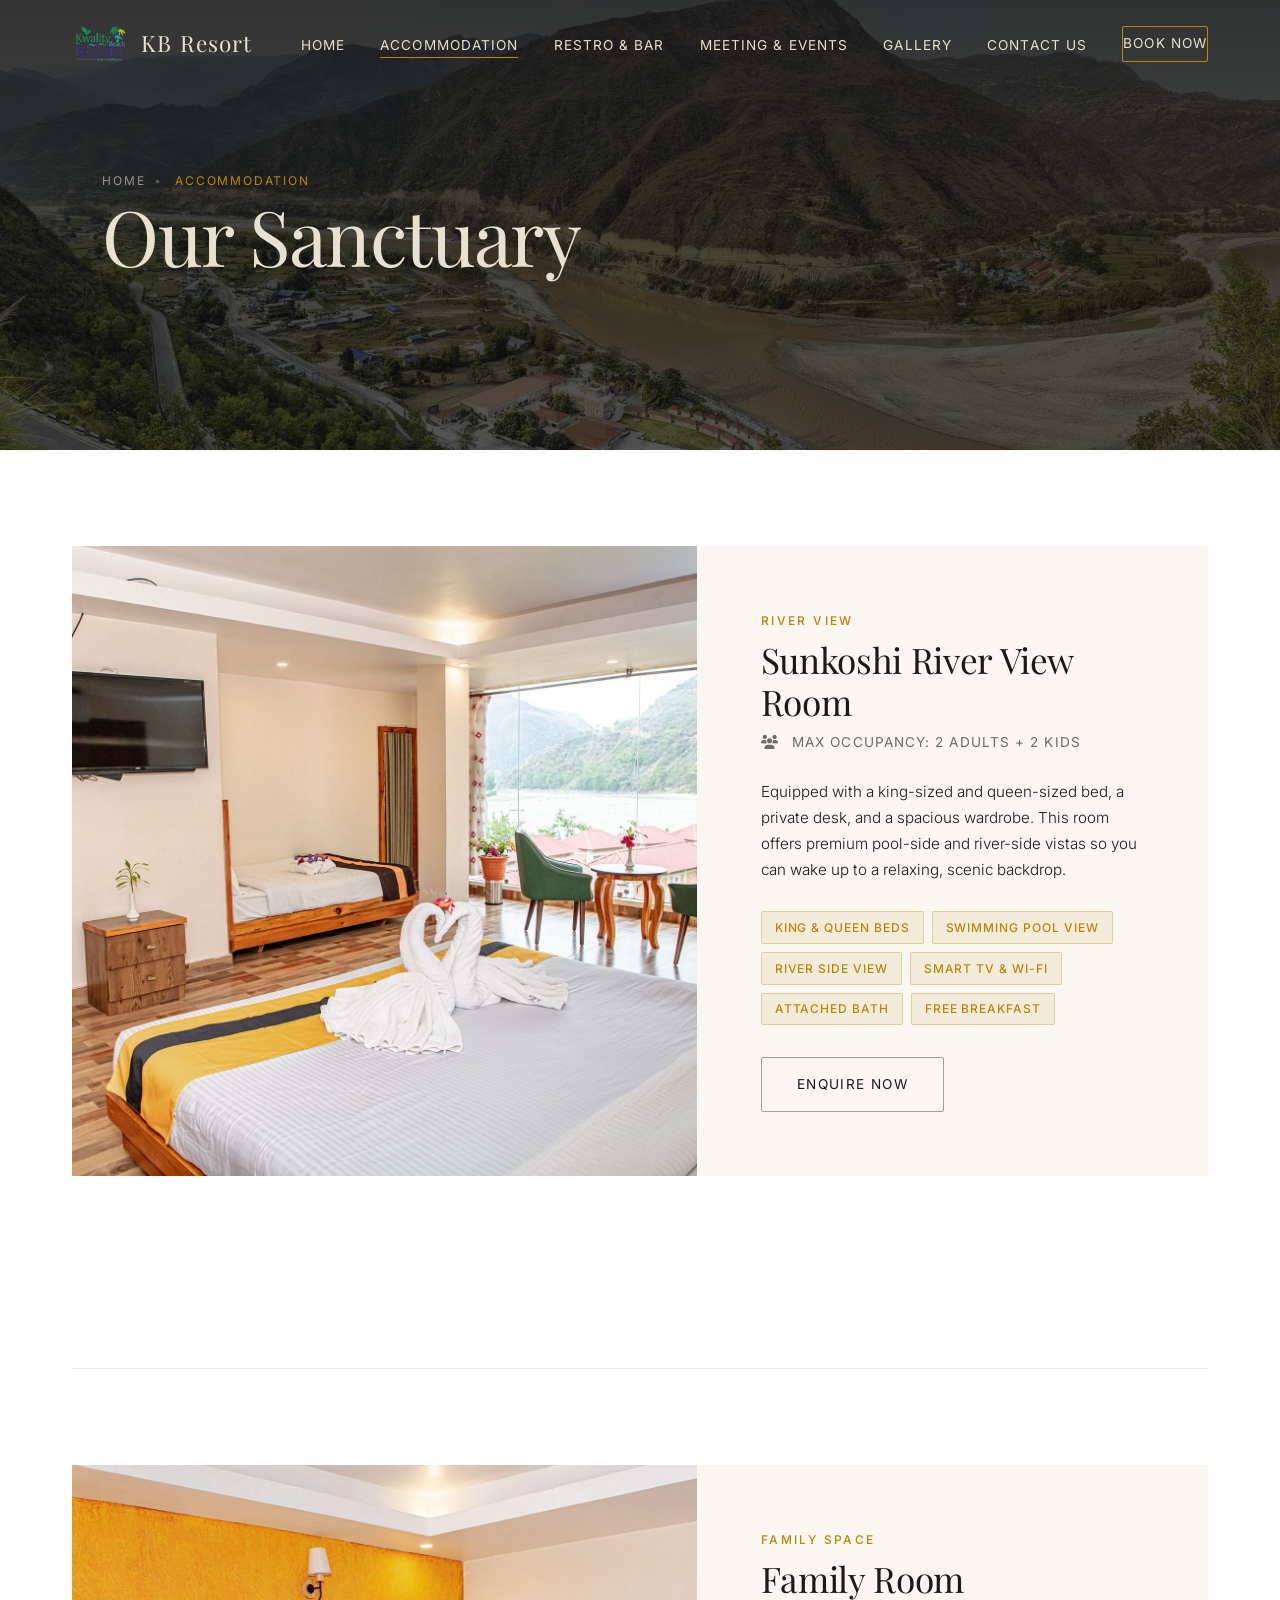
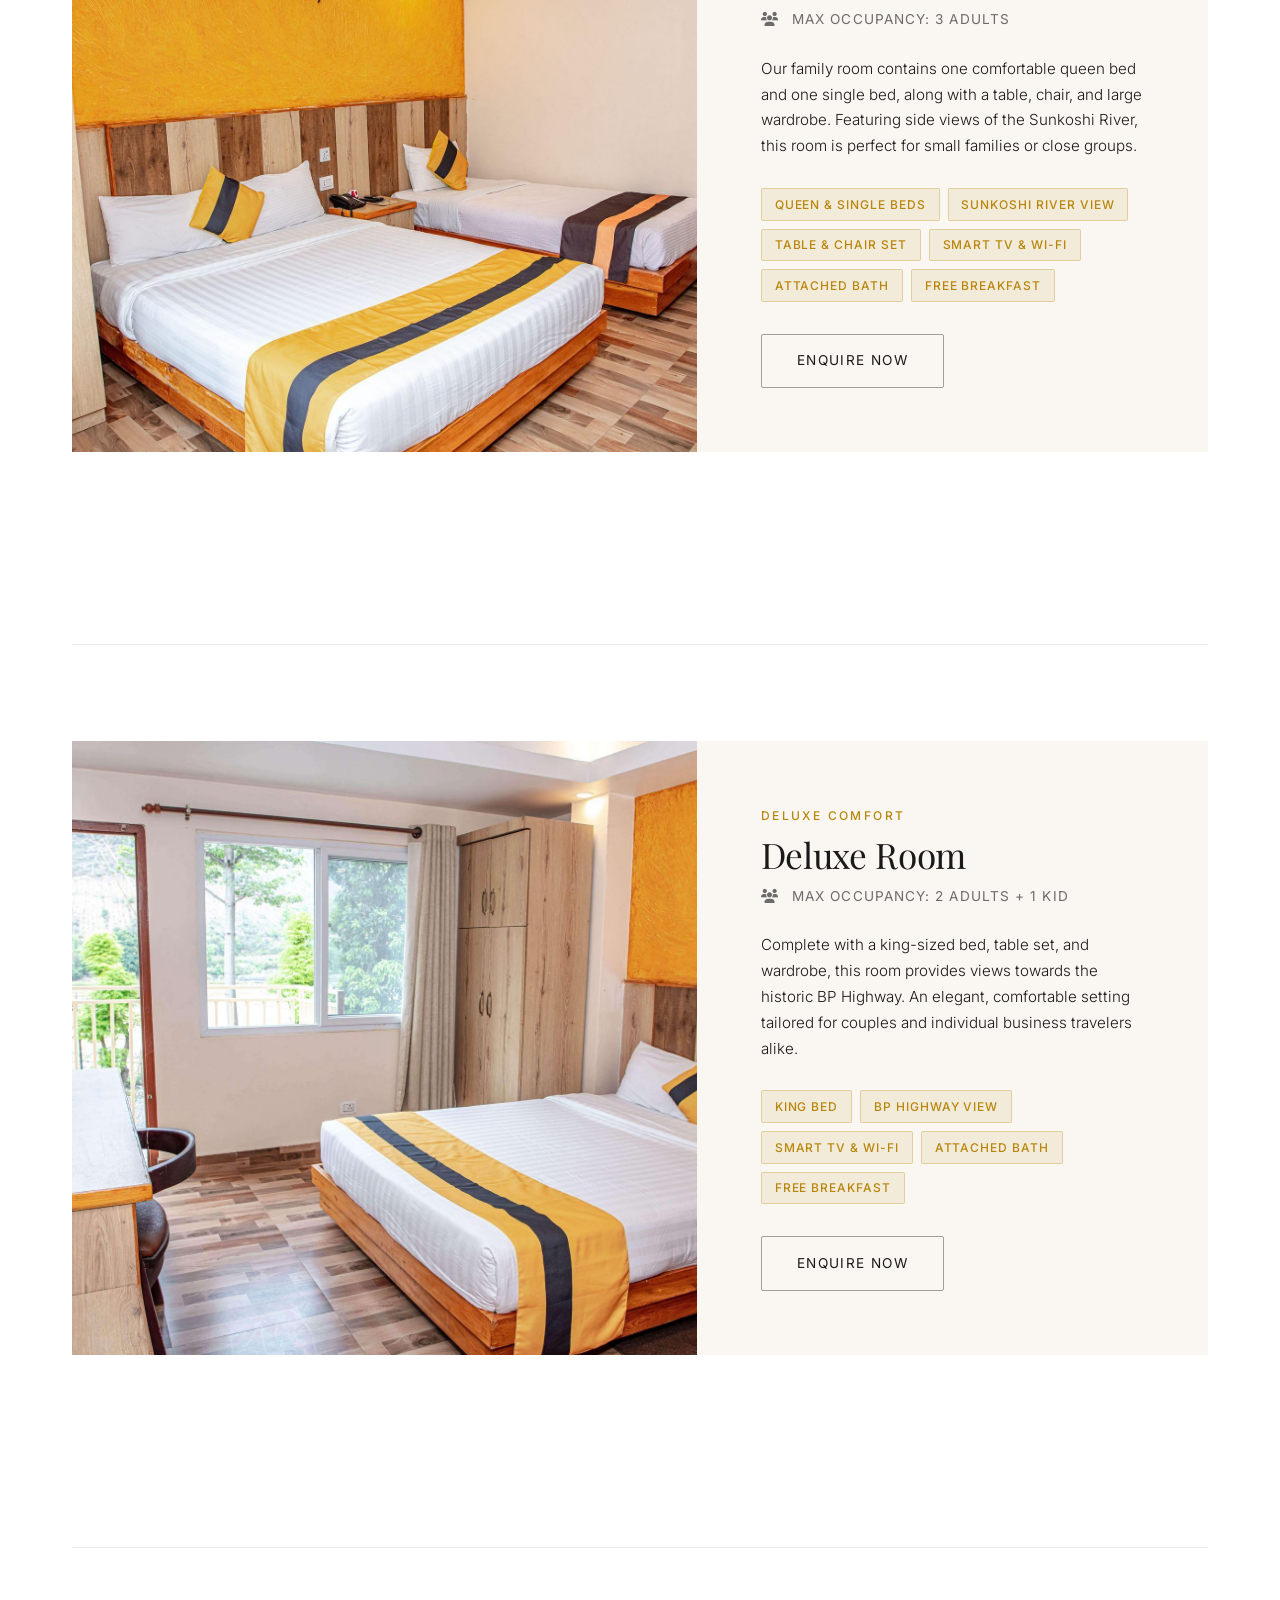
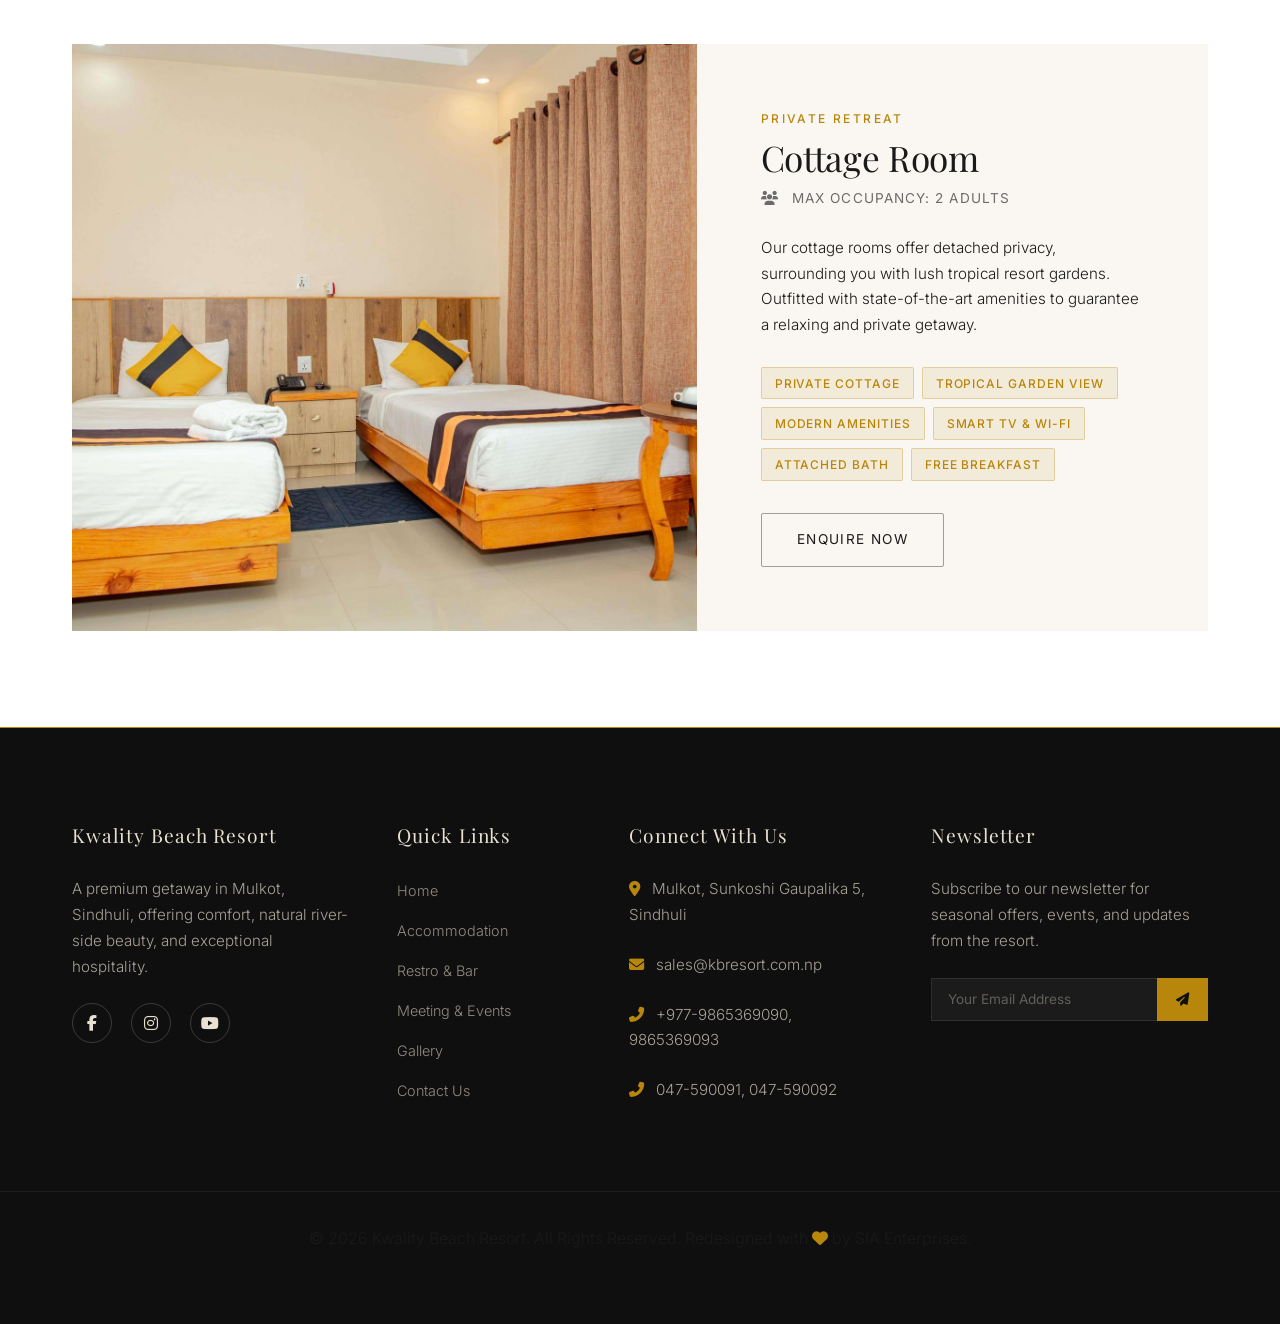
==== commit 23208372: "Polishing: Revert to Playfair Display headings, restore header logo image, fix events grid alignment" ====
--- a/accommodation.html
+++ b/accommodation.html
@@ -22,6 +22,7 @@
   <header>
     <div class="container nav-container">
       <a href="index.html" class="logo">
+        <img src="images/Kwality Beach Resort.jpg" alt="Kwality Beach Resort Logo" class="logo-img" loading="eager" width="40" height="40">
         <span class="logo-text">KB Resort</span>
       </a>
       <ul class="nav-links">
@@ -218,7 +219,7 @@
       </div>
     </div>
     <div class="footer-bottom">
-      <p>© 2026 Kwality Beach Resort. All Rights Reserved. Redesigned with <i class="fas fa-heart" style="color: var(--color-accent);"></i></p>
+      <p>© 2026 Kwality Beach Resort. All Rights Reserved. Redesigned with <i class="fas fa-heart" style="color: var(--color-accent);"></i> by SIA Enterprises.</p>
     </div>
   </footer>
 
--- a/css/style.css
+++ b/css/style.css
@@ -3,7 +3,7 @@
    ========================================================================== */
 
 /* Google Fonts Import */
-@import url('https://fonts.googleapis.com/css2?family=Cormorant+Garamond:ital,wght@0,300;0,400;0,600;1,400&family=Inter:wght@300;400;500;600&display=swap');
+@import url('https://fonts.googleapis.com/css2?family=Inter:wght@300;400;500;600&family=Playfair+Display:ital,wght@0,400;0,600;0,700;1,400&display=swap');
 
 /* Design Tokens & Variables */
 :root {
@@ -18,7 +18,7 @@
   --card-bg: #ffffff;
   
   /* Fonts */
-  --font-heading: 'Cormorant Garamond', serif;
+  --font-heading: 'Playfair Display', serif;
   --font-body: 'Inter', sans-serif;
   
   /* UI Attributes */
@@ -181,6 +181,25 @@
   display: flex;
   justify-content: space-between;
   align-items: center;
+}
+
+.logo {
+  display: flex;
+  align-items: center;
+  gap: 0.75rem;
+  text-decoration: none;
+}
+
+.logo-img {
+  height: 40px;
+  width: auto;
+  border-radius: 2px;
+  object-fit: contain;
+  transition: transform var(--transition-normal);
+}
+
+.logo:hover .logo-img {
+  transform: scale(1.05);
 }
 
 .logo-text {
@@ -1268,8 +1287,181 @@
   border-top: 1px solid rgba(232, 224, 208, 0.06);
   padding-top: 2rem;
   text-align: center;
-  font-size: 0.8rem;
-  color: rgba(232, 224, 208, 0.4);
+  font-size: 0.85rem;
+  color: rgba(232, 224, 208, 0.65);
+}
+
+/* Event Hall Cards (Quiet Luxury Editorial Layout) */
+.event-hall-card {
+  display: flex;
+  min-height: 520px;
+  background-color: var(--bg-light);
+  overflow: hidden;
+  position: relative;
+  margin-bottom: 4rem;
+  box-shadow: var(--card-shadow);
+}
+
+.event-hall-card:nth-child(even) {
+  flex-direction: row-reverse;
+}
+
+.event-hall-img {
+  width: 55%;
+  overflow: hidden;
+  position: relative;
+}
+
+.event-hall-img img {
+  width: 100%;
+  height: 100%;
+  object-fit: cover;
+  transition: transform var(--transition-slow);
+}
+
+.event-hall-card:hover .event-hall-img img {
+  transform: scale(1.05);
+}
+
+.event-hall-info {
+  width: 45%;
+  background: var(--bg-light);
+  padding: clamp(2rem, 5vw, 4rem);
+  display: flex;
+  flex-direction: column;
+  justify-content: center;
+  align-items: flex-start;
+}
+
+.event-hall-info h2 {
+  font-size: 2.2rem;
+  margin-bottom: 1rem;
+}
+
+.event-hall-info p {
+  color: var(--text-dark);
+  font-size: 0.95rem;
+  line-height: 1.7;
+  margin-bottom: 1.8rem;
+}
+
+.event-hall-specs {
+  display: grid;
+  grid-template-columns: repeat(2, 1fr);
+  gap: 1.5rem 1rem;
+  width: 100%;
+  margin-bottom: 2rem;
+}
+
+.spec-item {
+  display: flex;
+  flex-direction: column;
+  gap: 0.25rem;
+}
+
+.spec-label {
+  font-family: var(--font-body);
+  font-size: 0.75rem;
+  font-weight: 500;
+  text-transform: uppercase;
+  letter-spacing: 0.1em;
+  color: var(--text-muted);
+}
+
+.spec-val {
+  font-family: var(--font-heading);
+  font-size: 1.25rem;
+  color: var(--color-accent);
+}
+
+/* Eyecatchy Gallery items border & overlay on hover */
+.gallery-item {
+  aspect-ratio: 1;
+  overflow: hidden;
+  position: relative;
+  background-color: var(--bg-dark);
+  border: 1px solid rgba(184, 134, 11, 0.05);
+  box-shadow: 0 4px 15px rgba(0, 0, 0, 0.02);
+  transition: border-color var(--transition-normal), box-shadow var(--transition-normal);
+}
+
+.gallery-item:hover {
+  border-color: var(--color-accent);
+  box-shadow: 0 10px 25px rgba(184, 134, 11, 0.15);
+}
+
+.gallery-item-overlay {
+  position: absolute;
+  inset: 0;
+  background-color: rgba(15, 15, 15, 0.45);
+  display: flex;
+  align-items: center;
+  justify-content: center;
+  opacity: 0;
+  transition: opacity var(--transition-normal);
+}
+
+.gallery-item-overlay i {
+  color: var(--color-accent);
+  font-size: 1.5rem;
+  transform: scale(0.8);
+  transition: transform var(--transition-normal);
+}
+
+.gallery-item:hover .gallery-item-overlay {
+  opacity: 1;
+}
+
+.gallery-item:hover .gallery-item-overlay i {
+  transform: scale(1);
+}
+
+/* Premium Form Submit Button & Form Inputs upgrade */
+.form-submit-btn {
+  background-color: var(--color-accent);
+  color: var(--bg-dark);
+  border: 1px solid var(--color-accent);
+  padding: 1rem 2rem;
+  font-family: var(--font-body);
+  font-size: 0.85rem;
+  font-weight: 500;
+  letter-spacing: 0.15em;
+  text-transform: uppercase;
+  cursor: pointer;
+  transition: var(--transition-normal);
+  width: 100%;
+}
+
+.form-submit-btn:hover {
+  background-color: transparent;
+  color: var(--color-accent);
+}
+
+.form-panel input:focus, .form-panel textarea:focus, .form-panel select:focus {
+  border-color: var(--color-accent);
+  box-shadow: 0 4px 12px rgba(184, 134, 11, 0.08);
+}
+
+/* Map Section */
+.map-section {
+  width: 100%;
+  height: 450px;
+  box-shadow: var(--card-shadow);
+  overflow: hidden;
+  border: 1px solid rgba(184, 134, 11, 0.1);
+  border-radius: 2px;
+}
+
+.map-section iframe {
+  width: 100%;
+  height: 100%;
+  border: none;
+  filter: grayscale(0.35) contrast(1.05);
+  transition: filter var(--transition-normal);
+}
+
+.map-section:hover iframe {
+  filter: grayscale(0) contrast(1);
 }
 
 /* Keyframes animations */
@@ -1303,11 +1495,13 @@
     gap: 3rem;
   }
   
-  .room-editorial-card, .room-editorial-card:nth-child(even) {
+  .room-editorial-card, .room-editorial-card:nth-child(even),
+  .event-hall-card, .event-hall-card:nth-child(even) {
     flex-direction: column;
   }
   
-  .room-editorial-img-side, .room-editorial-text-side {
+  .room-editorial-img-side, .room-editorial-text-side,
+  .event-hall-img, .event-hall-info {
     width: 100%;
   }
   
